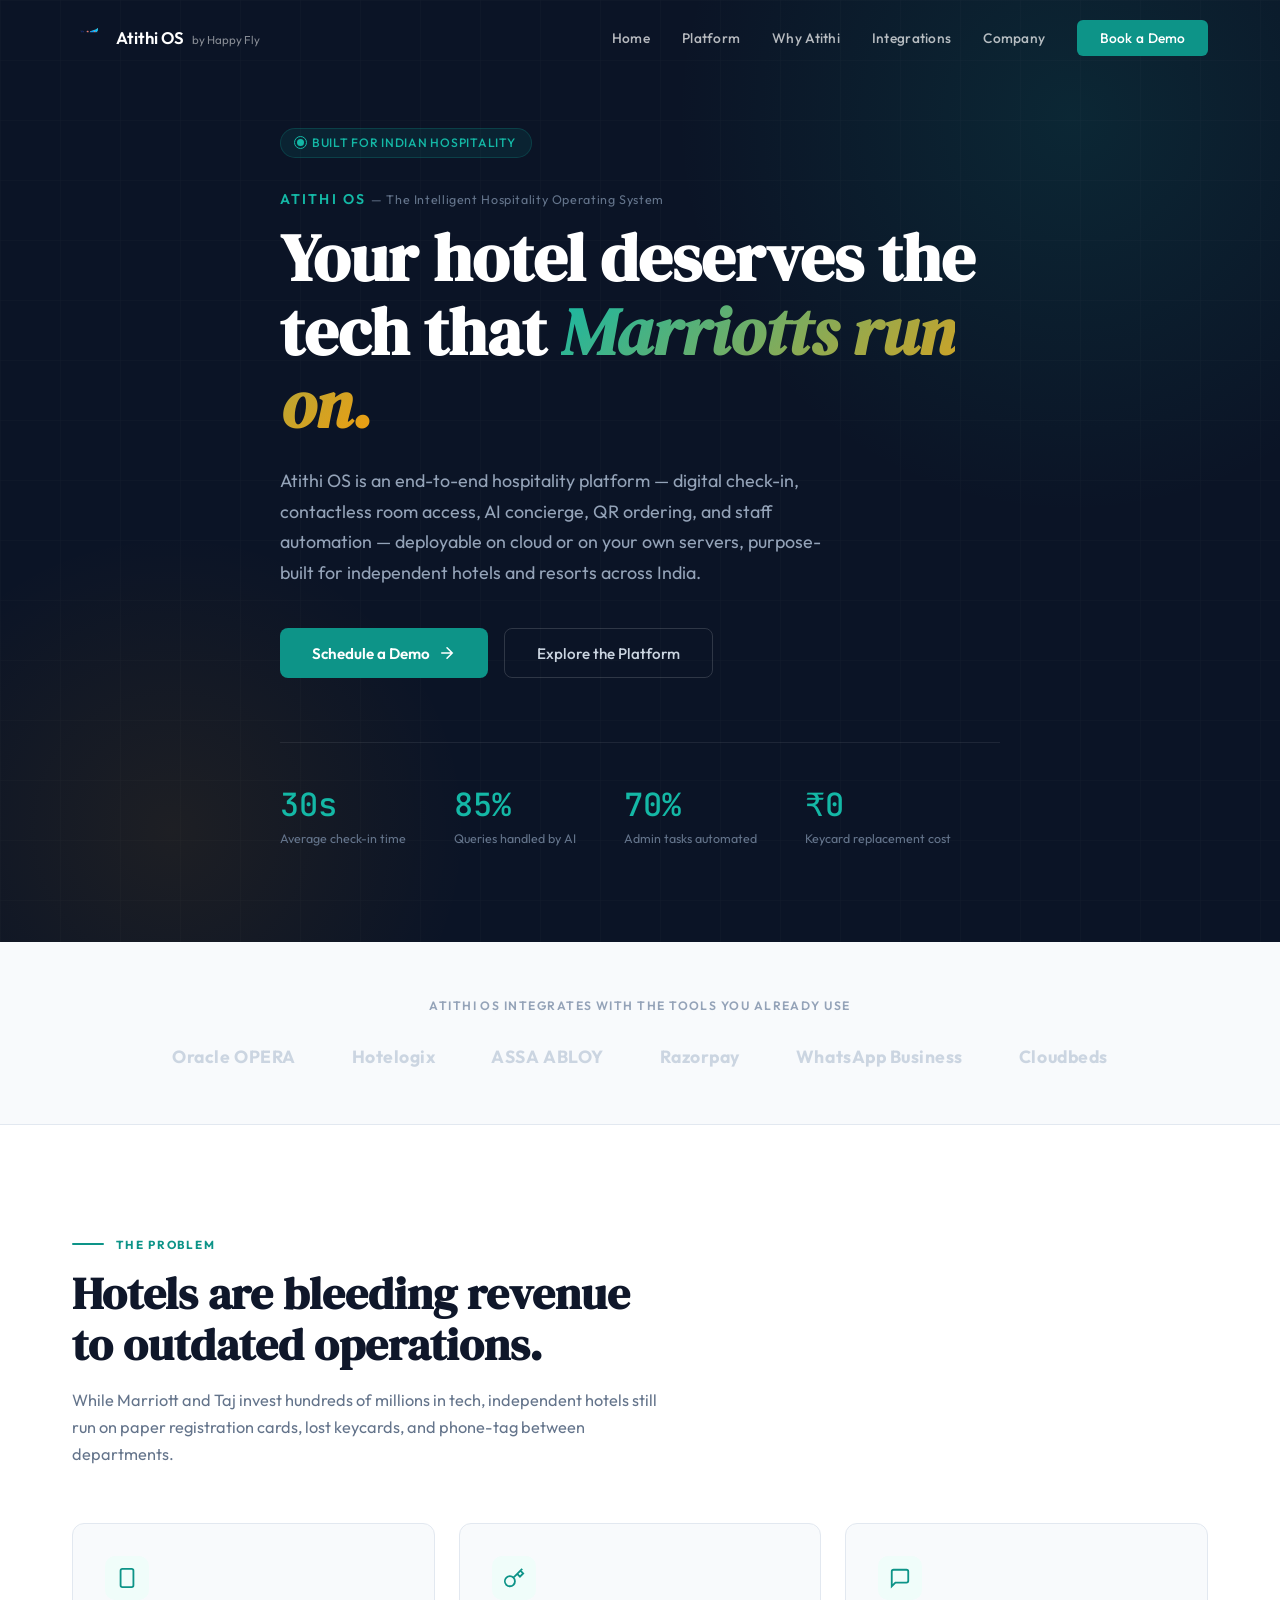
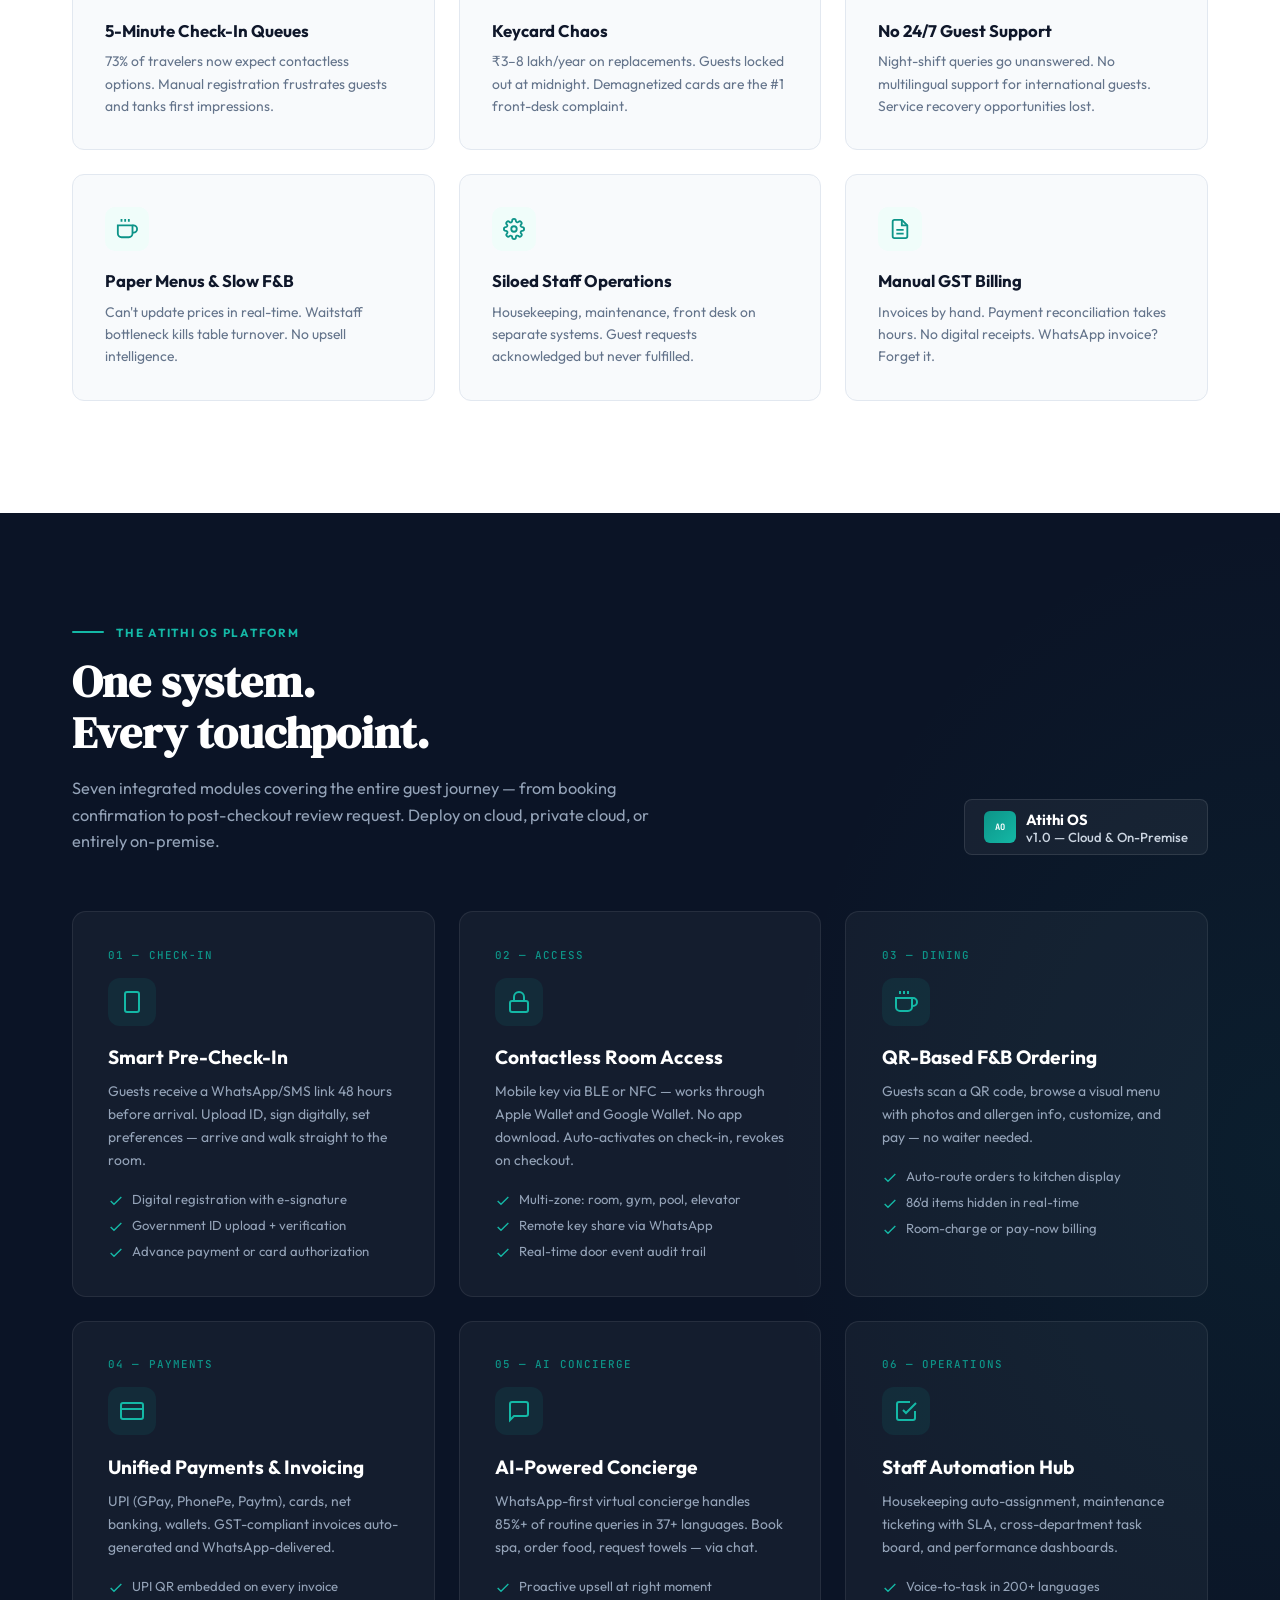
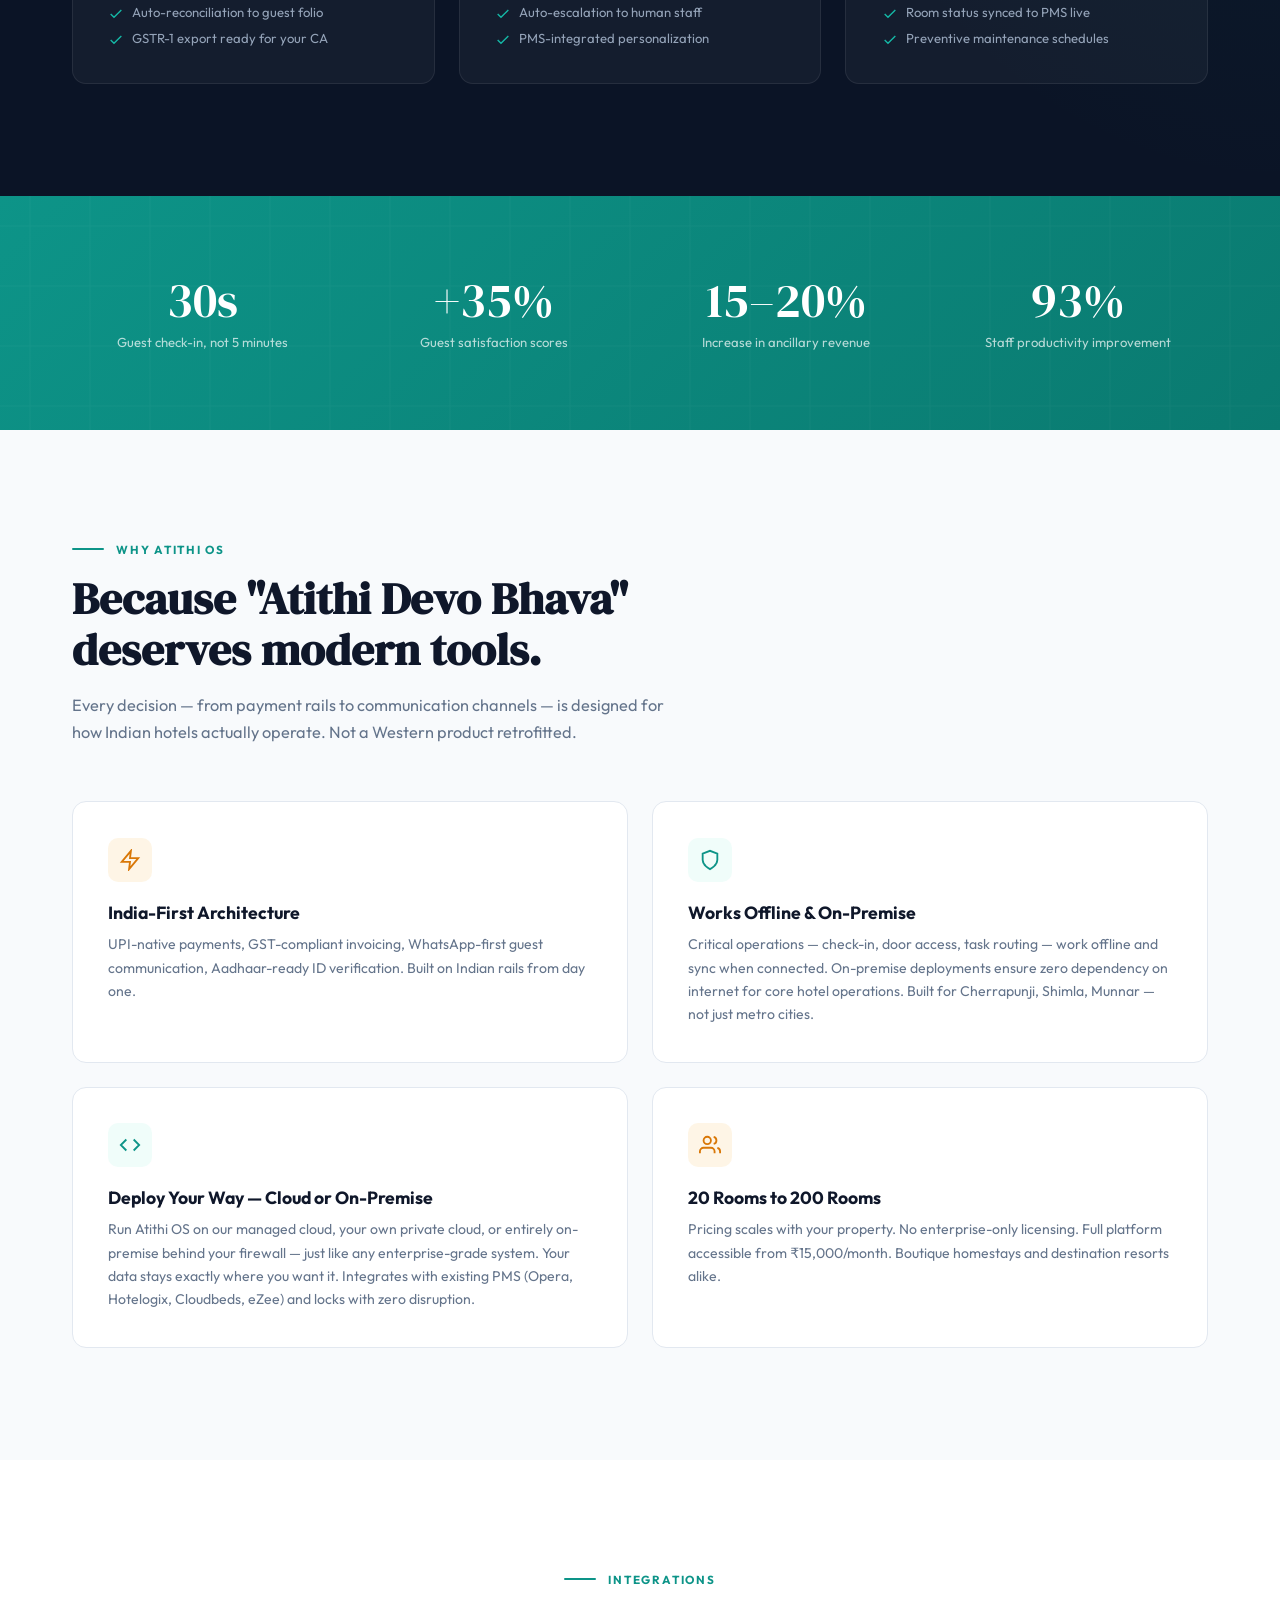
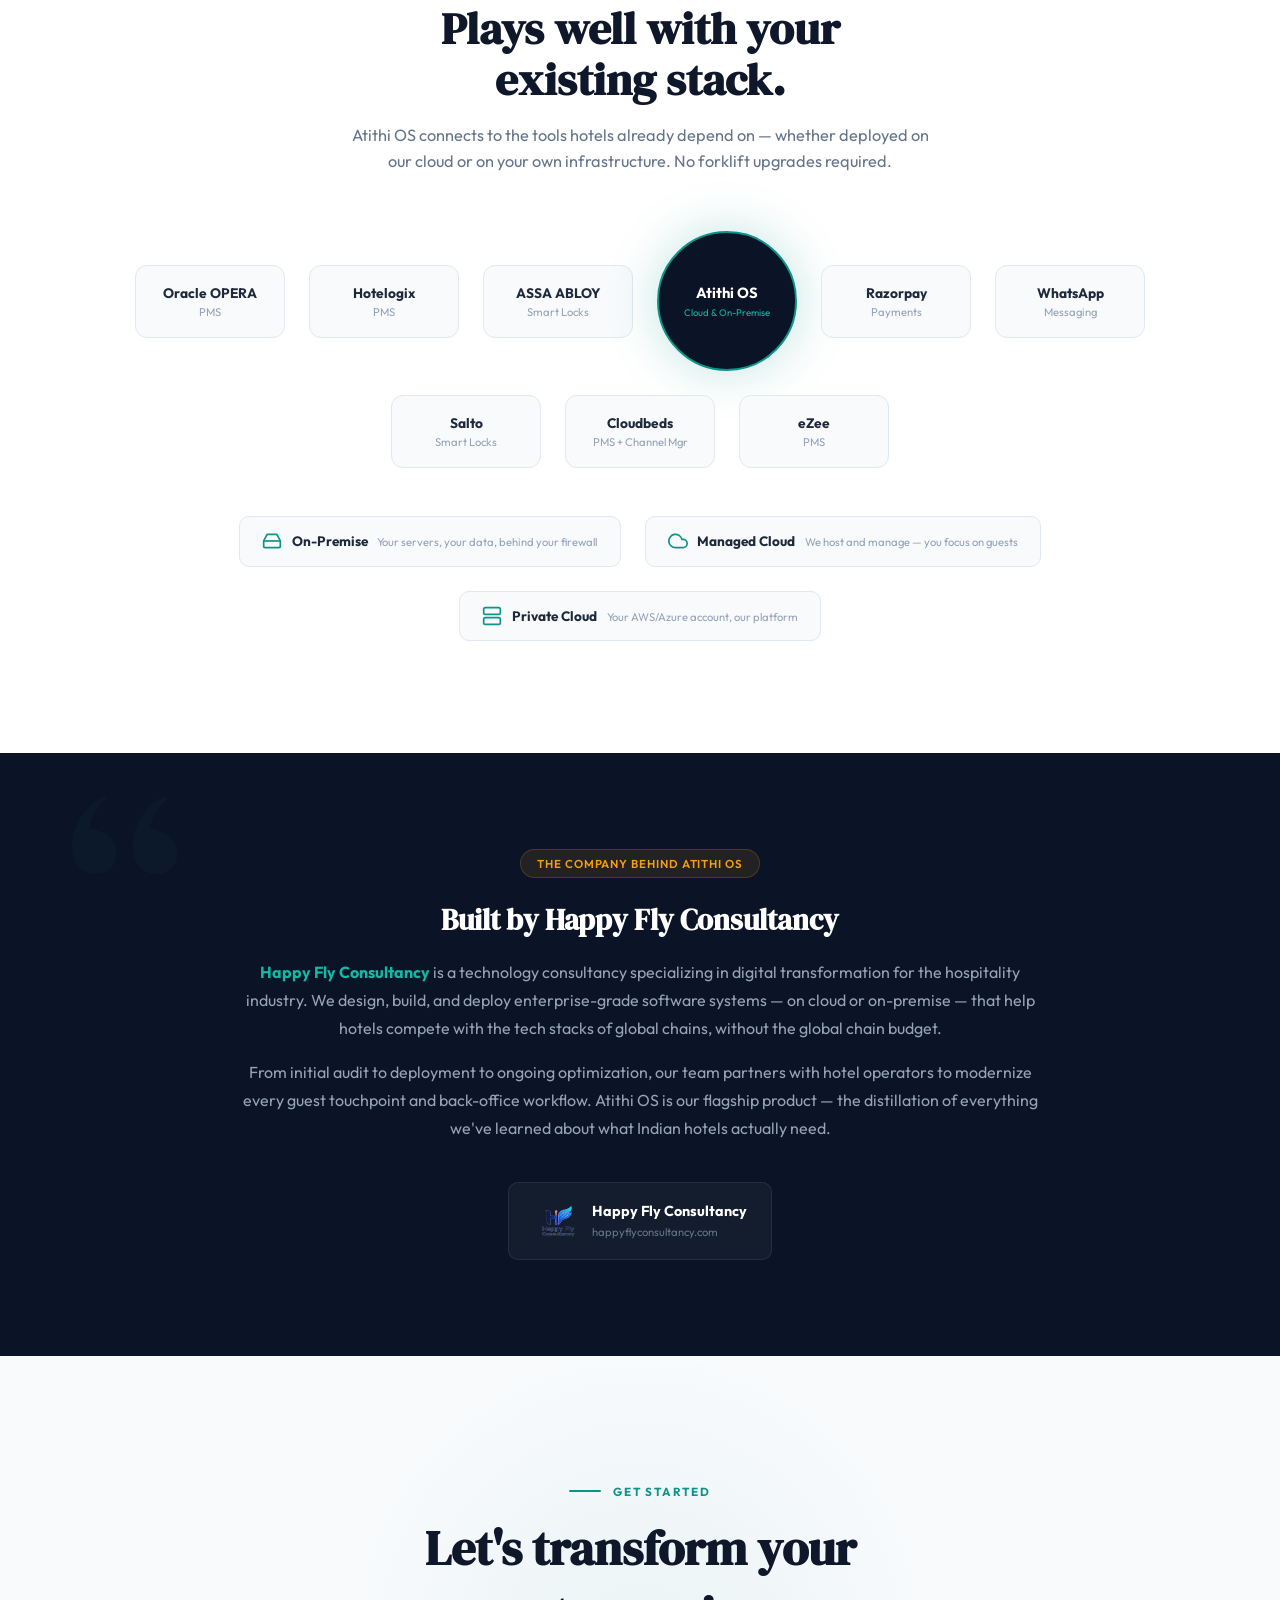
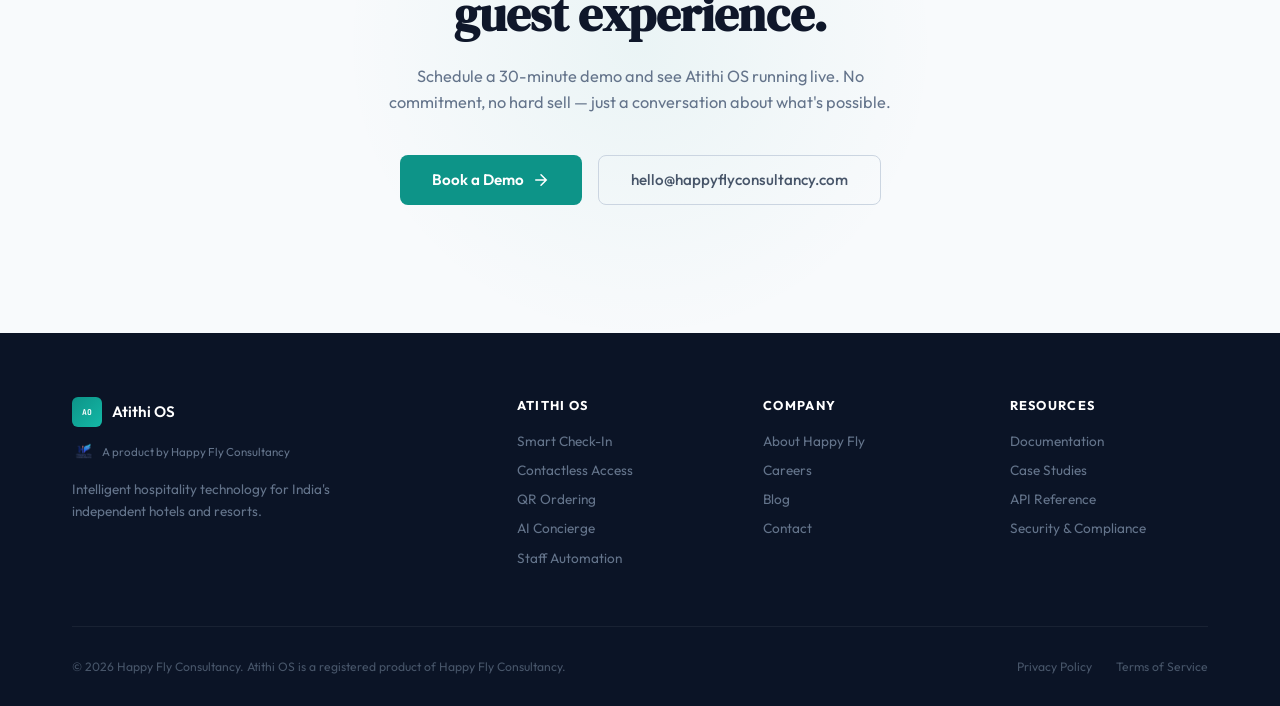
==== athitios/index.html @ 82c5363d "Update project files and add subdirectories" ====
<!DOCTYPE html>
<html lang="en">

<head>
  <meta charset="UTF-8">
  <meta name="viewport" content="width=device-width, initial-scale=1.0">
  <title>Atithi OS — Intelligent Hospitality Operating System | Happy Fly Consultancy</title>
  <meta name="description"
    content="Atithi OS by Happy Fly Consultancy — end-to-end hospitality operating system. Digital check-in, contactless access, AI concierge, QR ordering, and staff automation for Indian hotels.">
  <link rel="preconnect" href="https://fonts.googleapis.com">
  <link rel="preconnect" href="https://fonts.gstatic.com" crossorigin>
  <link
    href="https://fonts.googleapis.com/css2?family=DM+Serif+Display:ital@0;1&family=Outfit:wght@300;400;500;600;700&family=JetBrains+Mono:wght@400;500&display=swap"
    rel="stylesheet">
  <style>
    *,
    *::before,
    *::after {
      margin: 0;
      padding: 0;
      box-sizing: border-box
    }

    :root {
      --navy: #0B1426;
      --deep: #0F1B2D;
      --teal: #0D9488;
      --teal-dark: #0A7A70;
      --mint: #14B8A6;
      --mint-light: #CCFBF1;
      --amber: #F59E0B;
      --amber-dark: #D97706;
      --white: #FFFFFF;
      --cream: #F0FDFA;
      --g50: #F8FAFC;
      --g100: #F1F5F9;
      --g200: #E2E8F0;
      --g300: #CBD5E1;
      --g400: #94A3B8;
      --g500: #64748B;
      --g600: #475569;
      --g700: #334155;
      --g800: #1E293B;
      --g900: #0F172A;
      --serif: 'DM Serif Display', Georgia, serif;
      --sans: 'Outfit', system-ui, sans-serif;
      --mono: 'JetBrains Mono', monospace;
      --ease: cubic-bezier(0.16, 1, 0.3, 1)
    }

    html {
      scroll-behavior: smooth
    }

    body {
      font-family: var(--sans);
      color: var(--g800);
      background: var(--white);
      overflow-x: hidden;
      -webkit-font-smoothing: antialiased
    }

    .container {
      max-width: 1200px;
      margin: 0 auto;
      padding: 0 2rem
    }

    @keyframes fadeUp {
      from {
        opacity: 0;
        transform: translateY(40px)
      }

      to {
        opacity: 1;
        transform: translateY(0)
      }
    }

    @keyframes float {

      0%,
      100% {
        transform: translateY(0)
      }

      50% {
        transform: translateY(-12px)
      }
    }

    @keyframes pulse-ring {
      0% {
        transform: scale(1);
        opacity: .4
      }

      100% {
        transform: scale(1.5);
        opacity: 0
      }
    }

    @keyframes gradient-shift {
      0% {
        background-position: 0% 50%
      }

      50% {
        background-position: 100% 50%
      }

      100% {
        background-position: 0% 50%
      }
    }

    .reveal {
      opacity: 0;
      transform: translateY(40px);
      transition: all .8s var(--ease)
    }

    .reveal.visible {
      opacity: 1;
      transform: translateY(0)
    }

    .reveal-delay-1 {
      transition-delay: .1s
    }

    .reveal-delay-2 {
      transition-delay: .2s
    }

    .reveal-delay-3 {
      transition-delay: .3s
    }

    .reveal-delay-4 {
      transition-delay: .4s
    }

    .reveal-delay-5 {
      transition-delay: .5s
    }

    .reveal-delay-6 {
      transition-delay: .6s
    }

    /* NAV */
    nav {
      position: fixed;
      top: 0;
      left: 0;
      right: 0;
      z-index: 1000;
      padding: 1.25rem 0;
      transition: all .4s var(--ease);
      background: transparent
    }

    nav.scrolled {
      background: rgba(11, 20, 38, .92);
      backdrop-filter: blur(20px);
      -webkit-backdrop-filter: blur(20px);
      padding: .8rem 0;
      box-shadow: 0 1px 40px rgba(0, 0, 0, .15)
    }

    nav .container {
      display: flex;
      align-items: center;
      justify-content: space-between
    }

    .nav-logo {
      display: flex;
      align-items: center;
      gap: .7rem;
      text-decoration: none;
      color: var(--white)
    }

    .nav-logo-icon {
      width: 36px;
      height: 36px;
      background: linear-gradient(135deg, var(--teal), var(--mint));
      border-radius: 8px;
      display: grid;
      place-items: center;
      font-weight: 700;
      font-size: .7rem;
      color: var(--white);
      font-family: var(--mono)
    }

    .nav-logo-text {
      font-weight: 600;
      font-size: 1.05rem
    }

    .nav-logo-text span {
      font-weight: 400;
      color: rgba(255, 255, 255, .5);
      font-size: .72rem;
      margin-left: .3rem
    }

    .nav-links {
      display: flex;
      gap: 2rem;
      align-items: center
    }

    .nav-links a {
      color: rgba(255, 255, 255, .7);
      text-decoration: none;
      font-size: .86rem;
      font-weight: 500;
      letter-spacing: .02em;
      transition: color .3s;
      position: relative
    }

    .nav-links a:hover {
      color: var(--white)
    }

    .nav-links a::after {
      content: '';
      position: absolute;
      bottom: -4px;
      left: 0;
      width: 0;
      height: 2px;
      background: var(--teal);
      transition: width .3s var(--ease)
    }

    .nav-links a:hover::after {
      width: 100%
    }

    .nav-cta {
      background: var(--teal);
      color: var(--white) !important;
      padding: .55rem 1.4rem;
      border-radius: 6px;
      font-weight: 600;
      font-size: .85rem;
      transition: all .3s !important
    }

    .nav-cta::after {
      display: none !important
    }

    .nav-cta:hover {
      background: var(--mint) !important;
      transform: translateY(-1px)
    }

    .mobile-toggle {
      display: none;
      background: none;
      border: none;
      cursor: pointer;
      padding: .5rem
    }

    .nav-logo-img {
      height: 34px;
      width: auto;
      object-fit: contain
    }

    .hf-logo-img {
      height: 50px;
      width: auto;
      object-fit: contain
    }

    .footer-hf-logo {
      height: 24px;
      width: auto;
      object-fit: contain
    }

    .mobile-toggle span {
      display: block;
      width: 22px;
      height: 2px;
      background: var(--white);
      margin: 5px 0;
      border-radius: 2px
    }

    /* HERO */
    .hero {
      min-height: 100vh;
      display: flex;
      align-items: center;
      background: var(--navy);
      position: relative;
      overflow: hidden;
      padding: 8rem 0 6rem
    }

    .hero::before {
      content: '';
      position: absolute;
      top: -30%;
      right: -15%;
      width: 800px;
      height: 800px;
      background: radial-gradient(circle, rgba(13, 148, 136, .15) 0%, transparent 70%);
      border-radius: 50%;
      animation: float 8s ease-in-out infinite
    }

    .hero::after {
      content: '';
      position: absolute;
      bottom: -20%;
      left: -10%;
      width: 600px;
      height: 600px;
      background: radial-gradient(circle, rgba(245, 158, 11, .08) 0%, transparent 70%);
      border-radius: 50%;
      animation: float 10s ease-in-out infinite reverse
    }

    .hero-grid {
      position: absolute;
      inset: 0;
      opacity: .03;
      background-image: linear-gradient(rgba(255, 255, 255, .5) 1px, transparent 1px), linear-gradient(90deg, rgba(255, 255, 255, .5) 1px, transparent 1px);
      background-size: 60px 60px
    }

    .hero .container {
      position: relative;
      z-index: 2
    }

    .hero-content {
      max-width: 720px
    }

    .hero-badge {
      display: inline-flex;
      align-items: center;
      gap: .5rem;
      background: rgba(13, 148, 136, .12);
      border: 1px solid rgba(13, 148, 136, .25);
      padding: .4rem 1rem;
      border-radius: 100px;
      margin-bottom: 2rem;
      animation: fadeUp .8s var(--ease) .2s both
    }

    .hero-badge-dot {
      width: 7px;
      height: 7px;
      border-radius: 50%;
      background: var(--mint);
      position: relative
    }

    .hero-badge-dot::after {
      content: '';
      position: absolute;
      inset: -3px;
      border-radius: 50%;
      border: 1px solid var(--mint);
      animation: pulse-ring 2s infinite
    }

    .hero-badge span {
      font-size: .76rem;
      color: var(--mint);
      font-weight: 500;
      letter-spacing: .06em;
      text-transform: uppercase
    }

    .hero-product-name {
      font-size: .88rem;
      font-weight: 600;
      color: var(--mint);
      letter-spacing: .15em;
      text-transform: uppercase;
      margin-bottom: .8rem;
      animation: fadeUp .8s var(--ease) .3s both
    }

    .hero-product-name em {
      font-style: normal;
      font-weight: 400;
      color: var(--g500);
      letter-spacing: .05em;
      text-transform: none;
      font-size: .78rem
    }

    .hero h1 {
      font-family: var(--serif);
      font-size: clamp(2.8rem, 5.5vw, 4.2rem);
      color: var(--white);
      line-height: 1.1;
      margin-bottom: 1.5rem;
      animation: fadeUp .8s var(--ease) .4s both
    }

    .hero h1 em {
      font-style: italic;
      background: linear-gradient(135deg, var(--mint), var(--amber));
      -webkit-background-clip: text;
      -webkit-text-fill-color: transparent;
      background-clip: text
    }

    .hero-sub {
      font-size: 1.12rem;
      color: var(--g400);
      line-height: 1.7;
      max-width: 560px;
      margin-bottom: 2.5rem;
      animation: fadeUp .8s var(--ease) .55s both
    }

    .hero-actions {
      display: flex;
      gap: 1rem;
      flex-wrap: wrap;
      animation: fadeUp .8s var(--ease) .7s both
    }

    .btn-primary {
      display: inline-flex;
      align-items: center;
      gap: .5rem;
      background: var(--teal);
      color: var(--white);
      padding: .9rem 2rem;
      border-radius: 8px;
      text-decoration: none;
      font-weight: 600;
      font-size: .95rem;
      transition: all .3s var(--ease);
      border: none;
      cursor: pointer
    }

    .btn-primary:hover {
      background: var(--teal-dark);
      transform: translateY(-2px);
      box-shadow: 0 8px 30px rgba(13, 148, 136, .35)
    }

    .btn-primary svg {
      transition: transform .3s
    }

    .btn-primary:hover svg {
      transform: translateX(3px)
    }

    .btn-secondary {
      display: inline-flex;
      align-items: center;
      gap: .5rem;
      background: transparent;
      color: var(--g300);
      padding: .9rem 2rem;
      border-radius: 8px;
      text-decoration: none;
      font-weight: 500;
      font-size: .95rem;
      border: 1px solid rgba(255, 255, 255, .15);
      transition: all .3s
    }

    .btn-secondary:hover {
      border-color: rgba(255, 255, 255, .4);
      color: var(--white);
      background: rgba(255, 255, 255, .05)
    }

    .hero-stats {
      display: flex;
      gap: 3rem;
      margin-top: 4rem;
      padding-top: 2.5rem;
      border-top: 1px solid rgba(255, 255, 255, .08);
      animation: fadeUp .8s var(--ease) .85s both
    }

    .hero-stat-value {
      font-family: var(--mono);
      font-size: 2rem;
      font-weight: 500;
      color: var(--mint)
    }

    .hero-stat-label {
      font-size: .78rem;
      color: var(--g500);
      margin-top: .3rem
    }

    /* TRUST */
    .trust-bar {
      background: var(--g50);
      padding: 3.5rem 0;
      border-bottom: 1px solid var(--g200)
    }

    .trust-bar p {
      text-align: center;
      font-size: .76rem;
      text-transform: uppercase;
      letter-spacing: .12em;
      color: var(--g400);
      font-weight: 600;
      margin-bottom: 2rem
    }

    .trust-logos {
      display: flex;
      justify-content: center;
      align-items: center;
      gap: 3.5rem;
      flex-wrap: wrap
    }

    .trust-logo {
      font-weight: 700;
      font-size: 1.1rem;
      color: var(--g300);
      letter-spacing: .03em;
      white-space: nowrap;
      transition: color .3s
    }

    .trust-logo:hover {
      color: var(--g500)
    }

    /* SECTIONS SHARED */
    .section-eyebrow {
      font-size: .73rem;
      text-transform: uppercase;
      letter-spacing: .15em;
      color: var(--teal);
      font-weight: 700;
      margin-bottom: 1rem;
      display: flex;
      align-items: center;
      gap: .75rem
    }

    .section-eyebrow::before {
      content: '';
      width: 32px;
      height: 2px;
      background: var(--teal);
      border-radius: 2px
    }

    .section-title {
      font-family: var(--serif);
      font-size: clamp(2rem, 3.5vw, 2.8rem);
      color: var(--g900);
      line-height: 1.15;
      margin-bottom: 1rem
    }

    .section-subtitle {
      font-size: 1.02rem;
      color: var(--g500);
      max-width: 600px;
      line-height: 1.65;
      margin-bottom: 3.5rem
    }

    /* PAIN */
    .pain {
      padding: 7rem 0;
      background: var(--white)
    }

    .pain-grid {
      display: grid;
      grid-template-columns: repeat(3, 1fr);
      gap: 1.5rem
    }

    .pain-card {
      background: var(--g50);
      border: 1px solid var(--g200);
      border-radius: 12px;
      padding: 2rem;
      transition: all .4s var(--ease);
      position: relative;
      overflow: hidden
    }

    .pain-card::before {
      content: '';
      position: absolute;
      top: 0;
      left: 0;
      right: 0;
      height: 3px;
      background: linear-gradient(90deg, var(--teal), var(--mint));
      transform: scaleX(0);
      transform-origin: left;
      transition: transform .5s var(--ease)
    }

    .pain-card:hover::before {
      transform: scaleX(1)
    }

    .pain-card:hover {
      transform: translateY(-4px);
      box-shadow: 0 12px 40px rgba(0, 0, 0, .06);
      border-color: transparent
    }

    .pain-icon {
      width: 44px;
      height: 44px;
      border-radius: 10px;
      background: var(--cream);
      display: grid;
      place-items: center;
      margin-bottom: 1.2rem
    }

    .pain-icon svg {
      width: 22px;
      height: 22px;
      color: var(--teal)
    }

    .pain-card h3 {
      font-weight: 700;
      font-size: 1.05rem;
      margin-bottom: .6rem;
      color: var(--g900)
    }

    .pain-card p {
      font-size: .87rem;
      color: var(--g500);
      line-height: 1.6
    }

    /* PLATFORM */
    .platform {
      padding: 7rem 0;
      background: var(--navy);
      position: relative;
      overflow: hidden
    }

    .platform::before {
      content: '';
      position: absolute;
      top: 0;
      right: 0;
      width: 40%;
      height: 100%;
      background: radial-gradient(ellipse at right, rgba(13, 148, 136, .08) 0%, transparent 70%)
    }

    .platform .section-eyebrow {
      color: var(--mint)
    }

    .platform .section-eyebrow::before {
      background: var(--mint)
    }

    .platform .section-title {
      color: var(--white)
    }

    .platform .section-subtitle {
      color: var(--g400)
    }

    .platform-header-row {
      display: flex;
      align-items: flex-end;
      justify-content: space-between;
      flex-wrap: wrap;
      gap: 1rem;
      margin-bottom: 3.5rem
    }

    .platform-product-badge {
      display: inline-flex;
      align-items: center;
      gap: .6rem;
      background: rgba(255, 255, 255, .05);
      border: 1px solid rgba(255, 255, 255, .1);
      border-radius: 8px;
      padding: .6rem 1.2rem
    }

    .badge-icon {
      width: 32px;
      height: 32px;
      border-radius: 6px;
      background: linear-gradient(135deg, var(--teal), var(--mint));
      display: grid;
      place-items: center;
      font-family: var(--mono);
      font-size: .55rem;
      font-weight: 700;
      color: var(--white)
    }

    .badge-text {
      font-size: .82rem;
      color: var(--g300);
      font-weight: 500
    }

    .badge-text strong {
      color: var(--white);
      font-weight: 700;
      display: block;
      font-size: .92rem
    }

    .modules-grid {
      display: grid;
      grid-template-columns: repeat(auto-fit, minmax(320px, 1fr));
      gap: 1.5rem;
      position: relative;
      z-index: 2
    }

    .module-card {
      background: rgba(255, 255, 255, .04);
      border: 1px solid rgba(255, 255, 255, .08);
      border-radius: 14px;
      padding: 2.2rem;
      transition: all .5s var(--ease);
      position: relative;
      overflow: hidden
    }

    .module-card::after {
      content: '';
      position: absolute;
      inset: 0;
      border-radius: 14px;
      background: linear-gradient(135deg, rgba(13, 148, 136, .1), transparent 60%);
      opacity: 0;
      transition: opacity .5s
    }

    .module-card:hover {
      border-color: rgba(13, 148, 136, .3);
      transform: translateY(-4px)
    }

    .module-card:hover::after {
      opacity: 1
    }

    .module-card>* {
      position: relative;
      z-index: 2
    }

    .module-number {
      font-family: var(--mono);
      font-size: .68rem;
      color: var(--teal);
      letter-spacing: .1em;
      margin-bottom: 1rem;
      font-weight: 500
    }

    .module-icon {
      width: 48px;
      height: 48px;
      border-radius: 12px;
      background: rgba(13, 148, 136, .12);
      display: grid;
      place-items: center;
      margin-bottom: 1.2rem
    }

    .module-icon svg {
      width: 24px;
      height: 24px;
      color: var(--mint)
    }

    .module-card h3 {
      color: var(--white);
      font-weight: 700;
      font-size: 1.2rem;
      margin-bottom: .7rem
    }

    .module-card p {
      color: var(--g400);
      font-size: .87rem;
      line-height: 1.65;
      margin-bottom: 1.2rem
    }

    .module-features {
      list-style: none;
      display: flex;
      flex-direction: column;
      gap: .5rem
    }

    .module-features li {
      display: flex;
      align-items: flex-start;
      gap: .5rem;
      font-size: .82rem;
      color: var(--g400)
    }

    .module-features li svg {
      width: 16px;
      height: 16px;
      color: var(--mint);
      flex-shrink: 0;
      margin-top: 2px
    }

    /* STATS */
    .stats-section {
      padding: 5rem 0;
      background: linear-gradient(135deg, var(--teal), #0A7A70, #065F56);
      background-size: 200% 200%;
      animation: gradient-shift 6s ease infinite;
      position: relative
    }

    .stats-section::before {
      content: '';
      position: absolute;
      inset: 0;
      background: url("data:image/svg+xml,%3Csvg width='60' height='60' xmlns='http://www.w3.org/2000/svg'%3E%3Cpath d='M30 0v60M0 30h60' stroke='%23ffffff' stroke-width='0.5' opacity='0.05'/%3E%3C/svg%3E")
    }

    .stats-grid {
      display: grid;
      grid-template-columns: repeat(4, 1fr);
      gap: 2rem;
      position: relative;
      z-index: 2;
      text-align: center
    }

    .stat-value {
      font-family: var(--serif);
      font-size: clamp(2.2rem, 4vw, 3rem);
      color: var(--white);
      line-height: 1
    }

    .stat-label {
      font-size: .82rem;
      color: rgba(255, 255, 255, .7);
      margin-top: .6rem
    }

    /* WHY US */
    .why-us {
      padding: 7rem 0;
      background: var(--g50)
    }

    .why-grid {
      display: grid;
      grid-template-columns: repeat(2, 1fr);
      gap: 1.5rem
    }

    .why-card {
      background: var(--white);
      border: 1px solid var(--g200);
      border-radius: 14px;
      padding: 2.2rem;
      transition: all .4s var(--ease)
    }

    .why-card:hover {
      border-color: var(--teal);
      box-shadow: 0 8px 30px rgba(13, 148, 136, .08);
      transform: translateY(-3px)
    }

    .why-card-icon {
      width: 44px;
      height: 44px;
      border-radius: 10px;
      margin-bottom: 1.2rem;
      display: grid;
      place-items: center
    }

    .why-card-icon.amber {
      background: rgba(245, 158, 11, .1)
    }

    .why-card-icon.amber svg {
      color: var(--amber-dark)
    }

    .why-card-icon.teal {
      background: var(--cream)
    }

    .why-card-icon.teal svg {
      color: var(--teal)
    }

    .why-card h3 {
      font-weight: 700;
      font-size: 1.1rem;
      margin-bottom: .6rem;
      color: var(--g900)
    }

    .why-card p {
      font-size: .88rem;
      color: var(--g500);
      line-height: 1.65
    }

    /* INTEGRATIONS */
    .integrations {
      padding: 7rem 0;
      background: var(--white)
    }

    .integration-visual {
      display: flex;
      justify-content: center;
      align-items: center;
      gap: 1.5rem;
      flex-wrap: wrap;
      margin-top: 3rem
    }

    .int-node {
      background: var(--g50);
      border: 1px solid var(--g200);
      border-radius: 12px;
      padding: 1.1rem 1.6rem;
      text-align: center;
      transition: all .3s var(--ease);
      min-width: 150px
    }

    .int-node:hover {
      border-color: var(--teal);
      background: var(--cream);
      transform: scale(1.04)
    }

    .int-node-name {
      font-weight: 700;
      font-size: .86rem;
      color: var(--g800)
    }

    .int-node-sub {
      font-size: .7rem;
      color: var(--g400);
      margin-top: .2rem
    }

    .int-center {
      background: var(--navy);
      color: var(--white);
      border: 2px solid var(--teal);
      border-radius: 50%;
      width: 140px;
      height: 140px;
      display: grid;
      place-items: center;
      text-align: center;
      box-shadow: 0 0 50px rgba(13, 148, 136, .25)
    }

    .int-center-text {
      font-weight: 700;
      font-size: .92rem;
      line-height: 1.2
    }

    .int-center-text small {
      display: block;
      font-weight: 400;
      font-size: .6rem;
      color: var(--mint);
      margin-top: .3rem
    }

    .deploy-modes {
      display: flex;
      justify-content: center;
      gap: 1.5rem;
      margin-top: 3rem;
      flex-wrap: wrap
    }

    .deploy-mode {
      display: flex;
      align-items: center;
      gap: .6rem;
      background: var(--g50);
      border: 1px solid var(--g200);
      border-radius: 10px;
      padding: .9rem 1.4rem;
      transition: all .3s var(--ease);
      min-width: 220px
    }

    .deploy-mode:hover {
      border-color: var(--teal);
      background: var(--cream);
      transform: translateY(-2px);
      box-shadow: 0 6px 20px rgba(13, 148, 136, .08)
    }

    .deploy-mode svg {
      color: var(--teal);
      flex-shrink: 0
    }

    .deploy-mode strong {
      font-size: .85rem;
      color: var(--g800);
      white-space: nowrap
    }

    .deploy-mode span {
      font-size: .7rem;
      color: var(--g400);
      display: block;
      margin-top: .1rem
    }

    /* ABOUT COMPANY */
    .about-company {
      padding: 6rem 0;
      background: var(--navy);
      position: relative;
      overflow: hidden
    }

    .about-company::before {
      content: '\201C';
      position: absolute;
      top: .5rem;
      left: 5%;
      font-family: var(--serif);
      font-size: 18rem;
      color: rgba(13, 148, 136, .04);
      line-height: 1
    }

    .about-inner {
      max-width: 800px;
      margin: 0 auto;
      text-align: center;
      position: relative;
      z-index: 2
    }

    .about-company-badge {
      display: inline-flex;
      align-items: center;
      gap: .5rem;
      background: rgba(245, 158, 11, .1);
      border: 1px solid rgba(245, 158, 11, .2);
      border-radius: 100px;
      padding: .35rem 1rem;
      margin-bottom: 1.5rem
    }

    .about-company-badge span {
      font-size: .72rem;
      color: var(--amber);
      font-weight: 600;
      letter-spacing: .08em;
      text-transform: uppercase
    }

    .about-inner h2 {
      font-family: var(--serif);
      font-size: 1.8rem;
      color: var(--white);
      margin-bottom: 1.2rem;
      line-height: 1.3
    }

    .about-inner p {
      font-size: 1rem;
      color: var(--g400);
      line-height: 1.75;
      margin-bottom: 1rem
    }

    .about-inner p strong {
      color: var(--mint)
    }

    .about-hf-logo {
      display: inline-flex;
      align-items: center;
      gap: .6rem;
      margin-top: 1.5rem;
      padding: .8rem 1.5rem;
      background: rgba(255, 255, 255, .04);
      border: 1px solid rgba(255, 255, 255, .08);
      border-radius: 10px
    }

    .hf-mark {
      width: 34px;
      height: 34px;
      background: linear-gradient(135deg, var(--amber), var(--amber-dark));
      border-radius: 7px;
      display: grid;
      place-items: center;
      font-family: var(--mono);
      font-size: .65rem;
      font-weight: 700;
      color: var(--white)
    }

    .hf-text {
      text-align: left
    }

    .hf-text strong {
      display: block;
      color: var(--white);
      font-size: .9rem;
      font-weight: 700
    }

    .hf-text span {
      font-size: .7rem;
      color: var(--g500)
    }

    /* CTA */
    .cta {
      padding: 8rem 0;
      background: var(--g50);
      text-align: center;
      position: relative;
      overflow: hidden
    }

    .cta::before {
      content: '';
      position: absolute;
      top: 50%;
      left: 50%;
      width: 600px;
      height: 600px;
      transform: translate(-50%, -50%);
      background: radial-gradient(circle, rgba(13, 148, 136, .06), transparent 70%);
      border-radius: 50%
    }

    .cta .container {
      position: relative;
      z-index: 2
    }

    .cta h2 {
      font-family: var(--serif);
      font-size: clamp(2rem, 4vw, 3rem);
      color: var(--g900);
      margin-bottom: 1rem
    }

    .cta p {
      font-size: 1.02rem;
      color: var(--g500);
      margin-bottom: 2.5rem;
      max-width: 520px;
      margin-inline: auto;
      line-height: 1.6
    }

    .cta-actions {
      display: flex;
      gap: 1rem;
      justify-content: center;
      flex-wrap: wrap
    }

    .cta .btn-secondary {
      color: var(--g600);
      border-color: var(--g300)
    }

    .cta .btn-secondary:hover {
      color: var(--g800);
      border-color: var(--g500);
      background: var(--white)
    }

    .cta-note {
      font-size: .78rem;
      color: var(--g400);
      margin-top: 1.5rem;
      display: flex;
      align-items: center;
      justify-content: center;
      gap: .4rem
    }

    .cta-note svg {
      width: 14px;
      height: 14px
    }

    /* FOOTER */
    footer {
      background: var(--navy);
      padding: 4rem 0 2rem;
      color: var(--g400)
    }

    .footer-top {
      display: grid;
      grid-template-columns: 2fr 1fr 1fr 1fr;
      gap: 3rem;
      padding-bottom: 3rem;
      border-bottom: 1px solid rgba(255, 255, 255, .06)
    }

    .footer-brand p {
      font-size: .85rem;
      line-height: 1.6;
      max-width: 280px;
      color: var(--g500);
      margin-top: 1rem
    }

    .dual-logos {
      display: flex;
      flex-direction: column;
      gap: .8rem
    }

    .product-logo {
      display: flex;
      align-items: center;
      gap: .6rem;
      text-decoration: none;
      color: var(--white)
    }

    .p-icon {
      width: 30px;
      height: 30px;
      border-radius: 6px;
      background: linear-gradient(135deg, var(--teal), var(--mint));
      display: grid;
      place-items: center;
      font-family: var(--mono);
      font-size: .5rem;
      font-weight: 700;
      color: var(--white)
    }

    .p-text {
      font-weight: 600;
      font-size: .95rem;
      color: var(--white)
    }

    .company-line {
      font-size: .72rem;
      color: var(--g500);
      display: flex;
      align-items: center;
      gap: .4rem
    }

    .c-dot {
      width: 4px;
      height: 4px;
      background: var(--amber);
      border-radius: 50%
    }

    .footer-col h4 {
      color: var(--white);
      font-size: .8rem;
      font-weight: 700;
      text-transform: uppercase;
      letter-spacing: .1em;
      margin-bottom: 1.2rem
    }

    .footer-col a {
      display: block;
      color: var(--g500);
      text-decoration: none;
      font-size: .85rem;
      margin-bottom: .7rem;
      transition: color .3s
    }

    .footer-col a:hover {
      color: var(--mint)
    }

    .footer-bottom {
      padding-top: 2rem;
      display: flex;
      justify-content: space-between;
      align-items: center;
      font-size: .76rem;
      color: var(--g600)
    }

    .footer-bottom-links {
      display: flex;
      gap: 1.5rem
    }

    .footer-bottom-links a {
      color: var(--g600);
      text-decoration: none;
      transition: color .3s
    }

    .footer-bottom-links a:hover {
      color: var(--g400)
    }

    /* RESPONSIVE */
    @media(max-width:1024px) {
      .footer-top {
        grid-template-columns: 1fr 1fr;
        gap: 2rem
      }

      .hero-stats {
        gap: 2rem
      }
    }

    @media(max-width:768px) {
      .nav-links {
        display: none
      }

      .mobile-toggle {
        display: block
      }

      .pain-grid {
        grid-template-columns: 1fr
      }

      .modules-grid {
        grid-template-columns: 1fr
      }

      .stats-grid {
        grid-template-columns: repeat(2, 1fr);
        gap: 2rem
      }

      .why-grid {
        grid-template-columns: 1fr
      }

      .hero-stats {
        flex-wrap: wrap;
        gap: 1.5rem
      }

      .footer-top {
        grid-template-columns: 1fr
      }

      .footer-bottom {
        flex-direction: column;
        gap: 1rem;
        text-align: center
      }

      .integration-visual {
        gap: 1rem
      }

      .int-center {
        width: 110px;
        height: 110px
      }

      .platform-header-row {
        flex-direction: column;
        align-items: flex-start
      }

      .deploy-modes {
        flex-direction: column;
        align-items: center
      }

      .deploy-mode {
        min-width: 280px
      }
    }
  </style>
</head>

<body>

  <nav id="nav">
    <div class="container">
      <a href="../" class="nav-logo"><img
          src="[data-uri]"
          alt="Happy Fly Consultancy" class="nav-logo-img"><span class="nav-logo-text">Atithi OS <span>by Happy
            Fly</span></span></a>
      <div class="nav-links">
        <a href="../">Home</a><a href="#platform">Platform</a><a href="#why-us">Why Atithi</a><a href="#integrations">Integrations</a><a
          href="#about">Company</a>
        <a href="#contact" class="nav-cta">Book a Demo</a>
      </div>
      <button class="mobile-toggle" aria-label="Menu"><span></span><span></span><span></span></button>
    </div>
  </nav>

  <section class="hero">
    <div class="hero-grid"></div>
    <div class="container">
      <div class="hero-content">
        <div class="hero-badge">
          <div class="hero-badge-dot"></div><span>Built for Indian Hospitality</span>
        </div>
        <div class="hero-product-name">Atithi OS <em>— The Intelligent Hospitality Operating System</em></div>
        <h1>Your hotel deserves the tech that <em>Marriotts run on.</em></h1>
        <p class="hero-sub">Atithi OS is an end-to-end hospitality platform — digital check-in, contactless room access,
          AI concierge, QR ordering, and staff automation — deployable on cloud or on your own servers, purpose-built
          for independent hotels and resorts across India.</p>
        <div class="hero-actions">
          <a href="#contact" class="btn-primary">Schedule a Demo <svg width="18" height="18" viewBox="0 0 24 24"
              fill="none" stroke="currentColor" stroke-width="2" stroke-linecap="round">
              <path d="M5 12h14M12 5l7 7-7 7" />
            </svg></a>
          <a href="#platform" class="btn-secondary">Explore the Platform</a>
        </div>
        <div class="hero-stats">
          <div>
            <div class="hero-stat-value">30s</div>
            <div class="hero-stat-label">Average check-in time</div>
          </div>
          <div>
            <div class="hero-stat-value">85%</div>
            <div class="hero-stat-label">Queries handled by AI</div>
          </div>
          <div>
            <div class="hero-stat-value">70%</div>
            <div class="hero-stat-label">Admin tasks automated</div>
          </div>
          <div>
            <div class="hero-stat-value">₹0</div>
            <div class="hero-stat-label">Keycard replacement cost</div>
          </div>
        </div>
      </div>
    </div>
  </section>

  <section class="trust-bar">
    <div class="container">
      <p>Atithi OS integrates with the tools you already use</p>
      <div class="trust-logos"><span class="trust-logo">Oracle OPERA</span><span
          class="trust-logo">Hotelogix</span><span class="trust-logo">ASSA ABLOY</span><span
          class="trust-logo">Razorpay</span><span class="trust-logo">WhatsApp Business</span><span
          class="trust-logo">Cloudbeds</span></div>
    </div>
  </section>

  <section class="pain" id="pain">
    <div class="container">
      <div class="section-eyebrow reveal">The Problem</div>
      <h2 class="section-title reveal reveal-delay-1">Hotels are bleeding revenue<br>to outdated operations.</h2>
      <p class="section-subtitle reveal reveal-delay-2">While Marriott and Taj invest hundreds of millions in tech,
        independent hotels still run on paper registration cards, lost keycards, and phone-tag between departments.</p>
      <div class="pain-grid">
        <div class="pain-card reveal reveal-delay-1">
          <div class="pain-icon"><svg viewBox="0 0 24 24" fill="none" stroke="currentColor" stroke-width="2">
              <rect x="5" y="2" width="14" height="20" rx="2" />
              <line x1="12" y1="18" x2="12" y2="18.01" />
            </svg></div>
          <h3>5-Minute Check-In Queues</h3>
          <p>73% of travelers now expect contactless options. Manual registration frustrates guests and tanks first
            impressions.</p>
        </div>
        <div class="pain-card reveal reveal-delay-2">
          <div class="pain-icon"><svg viewBox="0 0 24 24" fill="none" stroke="currentColor" stroke-width="2">
              <path
                d="M21 2l-2 2m-7.61 7.61a5.5 5.5 0 1 1-7.778 7.778 5.5 5.5 0 0 1 7.777-7.777zm0 0L15.5 7.5m0 0l3 3L22 7l-3-3m-3.5 3.5L19 4" />
            </svg></div>
          <h3>Keycard Chaos</h3>
          <p>₹3–8 lakh/year on replacements. Guests locked out at midnight. Demagnetized cards are the #1 front-desk
            complaint.</p>
        </div>
        <div class="pain-card reveal reveal-delay-3">
          <div class="pain-icon"><svg viewBox="0 0 24 24" fill="none" stroke="currentColor" stroke-width="2">
              <path d="M21 15a2 2 0 0 1-2 2H7l-4 4V5a2 2 0 0 1 2-2h14a2 2 0 0 1 2 2z" />
            </svg></div>
          <h3>No 24/7 Guest Support</h3>
          <p>Night-shift queries go unanswered. No multilingual support for international guests. Service recovery
            opportunities lost.</p>
        </div>
        <div class="pain-card reveal reveal-delay-4">
          <div class="pain-icon"><svg viewBox="0 0 24 24" fill="none" stroke="currentColor" stroke-width="2">
              <path d="M18 8h1a4 4 0 0 1 0 8h-1" />
              <path d="M2 8h16v9a4 4 0 0 1-4 4H6a4 4 0 0 1-4-4V8z" />
              <line x1="6" y1="1" x2="6" y2="4" />
              <line x1="10" y1="1" x2="10" y2="4" />
              <line x1="14" y1="1" x2="14" y2="4" />
            </svg></div>
          <h3>Paper Menus & Slow F&B</h3>
          <p>Can't update prices in real-time. Waitstaff bottleneck kills table turnover. No upsell intelligence.</p>
        </div>
        <div class="pain-card reveal reveal-delay-5">
          <div class="pain-icon"><svg viewBox="0 0 24 24" fill="none" stroke="currentColor" stroke-width="2">
              <circle cx="12" cy="12" r="3" />
              <path
                d="M19.4 15a1.65 1.65 0 0 0 .33 1.82l.06.06a2 2 0 0 1-2.83 2.83l-.06-.06a1.65 1.65 0 0 0-1.82-.33 1.65 1.65 0 0 0-1 1.51V21a2 2 0 0 1-4 0v-.09A1.65 1.65 0 0 0 9 19.4a1.65 1.65 0 0 0-1.82.33l-.06.06a2 2 0 0 1-2.83-2.83l.06-.06A1.65 1.65 0 0 0 4.68 15a1.65 1.65 0 0 0-1.51-1H3a2 2 0 0 1 0-4h.09A1.65 1.65 0 0 0 4.6 9a1.65 1.65 0 0 0-.33-1.82l-.06-.06a2 2 0 0 1 2.83-2.83l.06.06A1.65 1.65 0 0 0 9 4.68a1.65 1.65 0 0 0 1-1.51V3a2 2 0 0 1 4 0v.09a1.65 1.65 0 0 0 1 1.51 1.65 1.65 0 0 0 1.82-.33l.06-.06a2 2 0 0 1 2.83 2.83l-.06.06A1.65 1.65 0 0 0 19.4 9a1.65 1.65 0 0 0 1.51 1H21a2 2 0 0 1 0 4h-.09a1.65 1.65 0 0 0-1.51 1z" />
            </svg></div>
          <h3>Siloed Staff Operations</h3>
          <p>Housekeeping, maintenance, front desk on separate systems. Guest requests acknowledged but never fulfilled.
          </p>
        </div>
        <div class="pain-card reveal reveal-delay-6">
          <div class="pain-icon"><svg viewBox="0 0 24 24" fill="none" stroke="currentColor" stroke-width="2">
              <path d="M14 2H6a2 2 0 0 0-2 2v16a2 2 0 0 0 2 2h12a2 2 0 0 0 2-2V8z" />
              <polyline points="14 2 14 8 20 8" />
              <line x1="16" y1="13" x2="8" y2="13" />
              <line x1="16" y1="17" x2="8" y2="17" />
            </svg></div>
          <h3>Manual GST Billing</h3>
          <p>Invoices by hand. Payment reconciliation takes hours. No digital receipts. WhatsApp invoice? Forget it.</p>
        </div>
      </div>
    </div>
  </section>

  <section class="platform" id="platform">
    <div class="container">
      <div class="platform-header-row">
        <div>
          <div class="section-eyebrow reveal">The Atithi OS Platform</div>
          <h2 class="section-title reveal reveal-delay-1">One system.<br>Every touchpoint.</h2>
          <p class="section-subtitle reveal reveal-delay-2" style="margin-bottom:0">Seven integrated modules covering
            the entire guest journey — from booking confirmation to post-checkout review request. Deploy on cloud,
            private cloud, or entirely on-premise.</p>
        </div>
        <div class="platform-product-badge reveal reveal-delay-3">
          <div class="badge-icon">AO</div>
          <div class="badge-text"><strong>Atithi OS</strong>v1.0 — Cloud & On-Premise</div>
        </div>
      </div>
      <div class="modules-grid">
        <div class="module-card reveal reveal-delay-1">
          <div class="module-number">01 — CHECK-IN</div>
          <div class="module-icon"><svg viewBox="0 0 24 24" fill="none" stroke="currentColor" stroke-width="2">
              <rect x="5" y="2" width="14" height="20" rx="2" />
              <line x1="12" y1="18" x2="12" y2="18.01" />
            </svg></div>
          <h3>Smart Pre-Check-In</h3>
          <p>Guests receive a WhatsApp/SMS link 48 hours before arrival. Upload ID, sign digitally, set preferences —
            arrive and walk straight to the room.</p>
          <ul class="module-features">
            <li><svg viewBox="0 0 24 24" fill="none" stroke="currentColor" stroke-width="2">
                <polyline points="20 6 9 17 4 12" />
              </svg>Digital registration with e-signature</li>
            <li><svg viewBox="0 0 24 24" fill="none" stroke="currentColor" stroke-width="2">
                <polyline points="20 6 9 17 4 12" />
              </svg>Government ID upload + verification</li>
            <li><svg viewBox="0 0 24 24" fill="none" stroke="currentColor" stroke-width="2">
                <polyline points="20 6 9 17 4 12" />
              </svg>Advance payment or card authorization</li>
          </ul>
        </div>
        <div class="module-card reveal reveal-delay-2">
          <div class="module-number">02 — ACCESS</div>
          <div class="module-icon"><svg viewBox="0 0 24 24" fill="none" stroke="currentColor" stroke-width="2">
              <rect x="3" y="11" width="18" height="11" rx="2" />
              <path d="M7 11V7a5 5 0 0 1 10 0v4" />
            </svg></div>
          <h3>Contactless Room Access</h3>
          <p>Mobile key via BLE or NFC — works through Apple Wallet and Google Wallet. No app download. Auto-activates
            on check-in, revokes on checkout.</p>
          <ul class="module-features">
            <li><svg viewBox="0 0 24 24" fill="none" stroke="currentColor" stroke-width="2">
                <polyline points="20 6 9 17 4 12" />
              </svg>Multi-zone: room, gym, pool, elevator</li>
            <li><svg viewBox="0 0 24 24" fill="none" stroke="currentColor" stroke-width="2">
                <polyline points="20 6 9 17 4 12" />
              </svg>Remote key share via WhatsApp</li>
            <li><svg viewBox="0 0 24 24" fill="none" stroke="currentColor" stroke-width="2">
                <polyline points="20 6 9 17 4 12" />
              </svg>Real-time door event audit trail</li>
          </ul>
        </div>
        <div class="module-card reveal reveal-delay-3">
          <div class="module-number">03 — DINING</div>
          <div class="module-icon"><svg viewBox="0 0 24 24" fill="none" stroke="currentColor" stroke-width="2">
              <path d="M18 8h1a4 4 0 0 1 0 8h-1" />
              <path d="M2 8h16v9a4 4 0 0 1-4 4H6a4 4 0 0 1-4-4V8z" />
              <line x1="6" y1="1" x2="6" y2="4" />
              <line x1="10" y1="1" x2="10" y2="4" />
              <line x1="14" y1="1" x2="14" y2="4" />
            </svg></div>
          <h3>QR-Based F&B Ordering</h3>
          <p>Guests scan a QR code, browse a visual menu with photos and allergen info, customize, and pay — no waiter
            needed.</p>
          <ul class="module-features">
            <li><svg viewBox="0 0 24 24" fill="none" stroke="currentColor" stroke-width="2">
                <polyline points="20 6 9 17 4 12" />
              </svg>Auto-route orders to kitchen display</li>
            <li><svg viewBox="0 0 24 24" fill="none" stroke="currentColor" stroke-width="2">
                <polyline points="20 6 9 17 4 12" />
              </svg>86'd items hidden in real-time</li>
            <li><svg viewBox="0 0 24 24" fill="none" stroke="currentColor" stroke-width="2">
                <polyline points="20 6 9 17 4 12" />
              </svg>Room-charge or pay-now billing</li>
          </ul>
        </div>
        <div class="module-card reveal reveal-delay-4">
          <div class="module-number">04 — PAYMENTS</div>
          <div class="module-icon"><svg viewBox="0 0 24 24" fill="none" stroke="currentColor" stroke-width="2">
              <rect x="1" y="4" width="22" height="16" rx="2" />
              <line x1="1" y1="10" x2="23" y2="10" />
            </svg></div>
          <h3>Unified Payments & Invoicing</h3>
          <p>UPI (GPay, PhonePe, Paytm), cards, net banking, wallets. GST-compliant invoices auto-generated and
            WhatsApp-delivered.</p>
          <ul class="module-features">
            <li><svg viewBox="0 0 24 24" fill="none" stroke="currentColor" stroke-width="2">
                <polyline points="20 6 9 17 4 12" />
              </svg>UPI QR embedded on every invoice</li>
            <li><svg viewBox="0 0 24 24" fill="none" stroke="currentColor" stroke-width="2">
                <polyline points="20 6 9 17 4 12" />
              </svg>Auto-reconciliation to guest folio</li>
            <li><svg viewBox="0 0 24 24" fill="none" stroke="currentColor" stroke-width="2">
                <polyline points="20 6 9 17 4 12" />
              </svg>GSTR-1 export ready for your CA</li>
          </ul>
        </div>
        <div class="module-card reveal reveal-delay-5">
          <div class="module-number">05 — AI CONCIERGE</div>
          <div class="module-icon"><svg viewBox="0 0 24 24" fill="none" stroke="currentColor" stroke-width="2">
              <path d="M21 15a2 2 0 0 1-2 2H7l-4 4V5a2 2 0 0 1 2-2h14a2 2 0 0 1 2 2z" />
            </svg></div>
          <h3>AI-Powered Concierge</h3>
          <p>WhatsApp-first virtual concierge handles 85%+ of routine queries in 37+ languages. Book spa, order food,
            request towels — via chat.</p>
          <ul class="module-features">
            <li><svg viewBox="0 0 24 24" fill="none" stroke="currentColor" stroke-width="2">
                <polyline points="20 6 9 17 4 12" />
              </svg>Proactive upsell at right moment</li>
            <li><svg viewBox="0 0 24 24" fill="none" stroke="currentColor" stroke-width="2">
                <polyline points="20 6 9 17 4 12" />
              </svg>Auto-escalation to human staff</li>
            <li><svg viewBox="0 0 24 24" fill="none" stroke="currentColor" stroke-width="2">
                <polyline points="20 6 9 17 4 12" />
              </svg>PMS-integrated personalization</li>
          </ul>
        </div>
        <div class="module-card reveal reveal-delay-6">
          <div class="module-number">06 — OPERATIONS</div>
          <div class="module-icon"><svg viewBox="0 0 24 24" fill="none" stroke="currentColor" stroke-width="2">
              <path d="M9 11l3 3L22 4" />
              <path d="M21 12v7a2 2 0 0 1-2 2H5a2 2 0 0 1-2-2V5a2 2 0 0 1 2-2h11" />
            </svg></div>
          <h3>Staff Automation Hub</h3>
          <p>Housekeeping auto-assignment, maintenance ticketing with SLA, cross-department task board, and performance
            dashboards.</p>
          <ul class="module-features">
            <li><svg viewBox="0 0 24 24" fill="none" stroke="currentColor" stroke-width="2">
                <polyline points="20 6 9 17 4 12" />
              </svg>Voice-to-task in 200+ languages</li>
            <li><svg viewBox="0 0 24 24" fill="none" stroke="currentColor" stroke-width="2">
                <polyline points="20 6 9 17 4 12" />
              </svg>Room status synced to PMS live</li>
            <li><svg viewBox="0 0 24 24" fill="none" stroke="currentColor" stroke-width="2">
                <polyline points="20 6 9 17 4 12" />
              </svg>Preventive maintenance schedules</li>
          </ul>
        </div>
      </div>
    </div>
  </section>

  <section class="stats-section">
    <div class="container">
      <div class="stats-grid">
        <div class="stat-item reveal">
          <div class="stat-value">30s</div>
          <div class="stat-label">Guest check-in, not 5 minutes</div>
        </div>
        <div class="stat-item reveal reveal-delay-1">
          <div class="stat-value">+35%</div>
          <div class="stat-label">Guest satisfaction scores</div>
        </div>
        <div class="stat-item reveal reveal-delay-2">
          <div class="stat-value">15–20%</div>
          <div class="stat-label">Increase in ancillary revenue</div>
        </div>
        <div class="stat-item reveal reveal-delay-3">
          <div class="stat-value">93%</div>
          <div class="stat-label">Staff productivity improvement</div>
        </div>
      </div>
    </div>
  </section>

  <section class="why-us" id="why-us">
    <div class="container">
      <div class="section-eyebrow reveal">Why Atithi OS</div>
      <h2 class="section-title reveal reveal-delay-1">Because "Atithi Devo Bhava"<br>deserves modern tools.</h2>
      <p class="section-subtitle reveal reveal-delay-2">Every decision — from payment rails to communication channels —
        is designed for how Indian hotels actually operate. Not a Western product retrofitted.</p>
      <div class="why-grid">
        <div class="why-card reveal reveal-delay-1">
          <div class="why-card-icon amber"><svg width="22" height="22" viewBox="0 0 24 24" fill="none"
              stroke="currentColor" stroke-width="2">
              <polygon points="13 2 3 14 12 14 11 22 21 10 12 10 13 2" />
            </svg></div>
          <h3>India-First Architecture</h3>
          <p>UPI-native payments, GST-compliant invoicing, WhatsApp-first guest communication, Aadhaar-ready ID
            verification. Built on Indian rails from day one.</p>
        </div>
        <div class="why-card reveal reveal-delay-2">
          <div class="why-card-icon teal"><svg width="22" height="22" viewBox="0 0 24 24" fill="none"
              stroke="currentColor" stroke-width="2">
              <path d="M12 22s8-4 8-10V5l-8-3-8 3v7c0 6 8 10 8 10z" />
            </svg></div>
          <h3>Works Offline & On-Premise</h3>
          <p>Critical operations — check-in, door access, task routing — work offline and sync when connected.
            On-premise deployments ensure zero dependency on internet for core hotel operations. Built for Cherrapunji,
            Shimla, Munnar — not just metro cities.</p>
        </div>
        <div class="why-card reveal reveal-delay-3">
          <div class="why-card-icon teal"><svg width="22" height="22" viewBox="0 0 24 24" fill="none"
              stroke="currentColor" stroke-width="2">
              <polyline points="16 18 22 12 16 6" />
              <polyline points="8 6 2 12 8 18" />
            </svg></div>
          <h3>Deploy Your Way — Cloud or On-Premise</h3>
          <p>Run Atithi OS on our managed cloud, your own private cloud, or entirely on-premise behind your firewall —
            just like any enterprise-grade system. Your data stays exactly where you want it. Integrates with existing
            PMS (Opera, Hotelogix, Cloudbeds, eZee) and locks with zero disruption.</p>
        </div>
        <div class="why-card reveal reveal-delay-4">
          <div class="why-card-icon amber"><svg width="22" height="22" viewBox="0 0 24 24" fill="none"
              stroke="currentColor" stroke-width="2">
              <path d="M17 21v-2a4 4 0 0 0-4-4H5a4 4 0 0 0-4 4v2" />
              <circle cx="9" cy="7" r="4" />
              <path d="M23 21v-2a4 4 0 0 0-3-3.87" />
              <path d="M16 3.13a4 4 0 0 1 0 7.75" />
            </svg></div>
          <h3>20 Rooms to 200 Rooms</h3>
          <p>Pricing scales with your property. No enterprise-only licensing. Full platform accessible from
            ₹15,000/month. Boutique homestays and destination resorts alike.</p>
        </div>
      </div>
    </div>
  </section>

  <section class="integrations" id="integrations">
    <div class="container" style="text-align:center">
      <div class="section-eyebrow reveal" style="justify-content:center">Integrations</div>
      <h2 class="section-title reveal reveal-delay-1">Plays well with your<br>existing stack.</h2>
      <p class="section-subtitle reveal reveal-delay-2" style="margin-inline:auto">Atithi OS connects to the tools
        hotels already depend on — whether deployed on our cloud or on your own infrastructure. No forklift upgrades
        required.</p>
      <div class="integration-visual reveal reveal-delay-3">
        <div class="int-node">
          <div class="int-node-name">Oracle OPERA</div>
          <div class="int-node-sub">PMS</div>
        </div>
        <div class="int-node">
          <div class="int-node-name">Hotelogix</div>
          <div class="int-node-sub">PMS</div>
        </div>
        <div class="int-node">
          <div class="int-node-name">ASSA ABLOY</div>
          <div class="int-node-sub">Smart Locks</div>
        </div>
        <div class="int-center">
          <div class="int-center-text">Atithi OS<small>Cloud & On-Premise</small></div>
        </div>
        <div class="int-node">
          <div class="int-node-name">Razorpay</div>
          <div class="int-node-sub">Payments</div>
        </div>
        <div class="int-node">
          <div class="int-node-name">WhatsApp</div>
          <div class="int-node-sub">Messaging</div>
        </div>
        <div class="int-node">
          <div class="int-node-name">Salto</div>
          <div class="int-node-sub">Smart Locks</div>
        </div>
        <div class="int-node">
          <div class="int-node-name">Cloudbeds</div>
          <div class="int-node-sub">PMS + Channel Mgr</div>
        </div>
        <div class="int-node">
          <div class="int-node-name">eZee</div>
          <div class="int-node-sub">PMS</div>
        </div>
      </div>
      <div class="deploy-modes reveal reveal-delay-4">
        <div class="deploy-mode"><svg width="20" height="20" viewBox="0 0 24 24" fill="none" stroke="currentColor"
            stroke-width="2">
            <path d="M22 12H2" />
            <path
              d="M5.45 5.11L2 12v6a2 2 0 0 0 2 2h16a2 2 0 0 0 2-2v-6l-3.45-6.89A2 2 0 0 0 16.76 4H7.24a2 2 0 0 0-1.79 1.11z" />
            <line x1="6" y1="16" x2="6.01" y2="16" />
            <line x1="10" y1="16" x2="10.01" y2="16" />
          </svg><strong>On-Premise</strong><span>Your servers, your data, behind your firewall</span></div>
        <div class="deploy-mode"><svg width="20" height="20" viewBox="0 0 24 24" fill="none" stroke="currentColor"
            stroke-width="2">
            <path d="M18 10h-1.26A8 8 0 1 0 9 20h9a5 5 0 0 0 0-10z" />
          </svg><strong>Managed Cloud</strong><span>We host and manage — you focus on guests</span></div>
        <div class="deploy-mode"><svg width="20" height="20" viewBox="0 0 24 24" fill="none" stroke="currentColor"
            stroke-width="2">
            <rect x="2" y="2" width="20" height="8" rx="2" />
            <rect x="2" y="14" width="20" height="8" rx="2" />
            <line x1="6" y1="6" x2="6.01" y2="6" />
            <line x1="6" y1="18" x2="6.01" y2="18" />
          </svg><strong>Private Cloud</strong><span>Your AWS/Azure account, our platform</span></div>
      </div>
    </div>
  </section>

  <section class="about-company" id="about">
    <div class="container">
      <div class="about-inner reveal">
        <div class="about-company-badge"><span>The Company Behind Atithi OS</span></div>
        <h2>Built by Happy Fly Consultancy</h2>
        <p><strong>Happy Fly Consultancy</strong> is a technology consultancy specializing in digital transformation for
          the hospitality industry. We design, build, and deploy enterprise-grade software systems — on cloud or
          on-premise — that help hotels compete with the tech stacks of global chains, without the global chain budget.
        </p>
        <p>From initial audit to deployment to ongoing optimization, our team partners with hotel operators to modernize
          every guest touchpoint and back-office workflow. Atithi OS is our flagship product — the distillation of
          everything we've learned about what Indian hotels actually need.</p>
        <div class="about-hf-logo"><img
            src="[data-uri]"
            alt="Happy Fly Consultancy" class="hf-logo-img">
          <div class="hf-text"><strong>Happy Fly Consultancy</strong><span>happyflyconsultancy.com</span></div>
        </div>
      </div>
    </div>
  </section>

  <section class="cta" id="contact">
    <div class="container">
      <div class="section-eyebrow reveal" style="justify-content:center">Get Started</div>
      <h2 class="reveal reveal-delay-1">Let's transform your<br>guest experience.</h2>
      <p class="reveal reveal-delay-2">Schedule a 30-minute demo and see Atithi OS running live. No commitment, no hard
        sell — just a conversation about what's possible.</p>
      <div class="cta-actions reveal reveal-delay-3">
        <a href="mailto:hello@happyflyconsultancy.com" class="btn-primary">Book a Demo <svg width="18" height="18"
            viewBox="0 0 24 24" fill="none" stroke="currentColor" stroke-width="2" stroke-linecap="round">
            <path d="M5 12h14M12 5l7 7-7 7" />
          </svg></a>
        <a href="mailto:hello@happyflyconsultancy.com" class="btn-secondary">hello@happyflyconsultancy.com</a>
      </div>

    </div>
  </section>

  <footer>
    <div class="container">
      <div class="footer-top">
        <div class="footer-brand">
          <div class="dual-logos">
            <a href="../" class="product-logo">
              <div class="p-icon">AO</div><span class="p-text">Atithi OS</span>
            </a>
            <div class="company-line"><img
                src="[data-uri]"
                alt="Happy Fly" class="footer-hf-logo"><span>A product by Happy Fly Consultancy</span></div>
          </div>
          <p>Intelligent hospitality technology for India's independent hotels and resorts.</p>
        </div>
        <div class="footer-col">
          <h4>Atithi OS</h4><a href="#platform">Smart Check-In</a><a href="#platform">Contactless Access</a><a
            href="#platform">QR Ordering</a><a href="#platform">AI Concierge</a><a href="#platform">Staff Automation</a>
        </div>
        <div class="footer-col">
          <h4>Company</h4><a href="#about">About Happy Fly</a><a href="#">Careers</a><a href="#">Blog</a><a
            href="#contact">Contact</a>
        </div>
        <div class="footer-col">
          <h4>Resources</h4><a href="#">Documentation</a><a href="#">Case Studies</a><a href="#">API Reference</a><a
            href="#">Security & Compliance</a>
        </div>
      </div>
      <div class="footer-bottom">
        <span>© 2026 Happy Fly Consultancy. Atithi OS is a registered product of Happy Fly Consultancy.</span>
        <div class="footer-bottom-links"><a href="#">Privacy Policy</a><a href="#">Terms of Service</a></div>
      </div>
    </div>
  </footer>

  <script>
    const observer = new IntersectionObserver(e => { e.forEach(t => { if (t.isIntersecting) t.target.classList.add('visible') }) }, { threshold: .1, rootMargin: '0px 0px -40px 0px' });
    document.querySelectorAll('.reveal').forEach(el => observer.observe(el));
    const nav = document.getElementById('nav'); let ticking = false;
    window.addEventListener('scroll', () => { if (!ticking) { window.requestAnimationFrame(() => { nav.classList.toggle('scrolled', window.scrollY > 60); ticking = false }); ticking = true } });
    document.querySelectorAll('a[href^="#"]').forEach(a => { a.addEventListener('click', e => { const t = document.querySelector(a.getAttribute('href')); if (t) { e.preventDefault(); t.scrollIntoView({ behavior: 'smooth', block: 'start' }) } }) });
  </script>
</body>

</html>
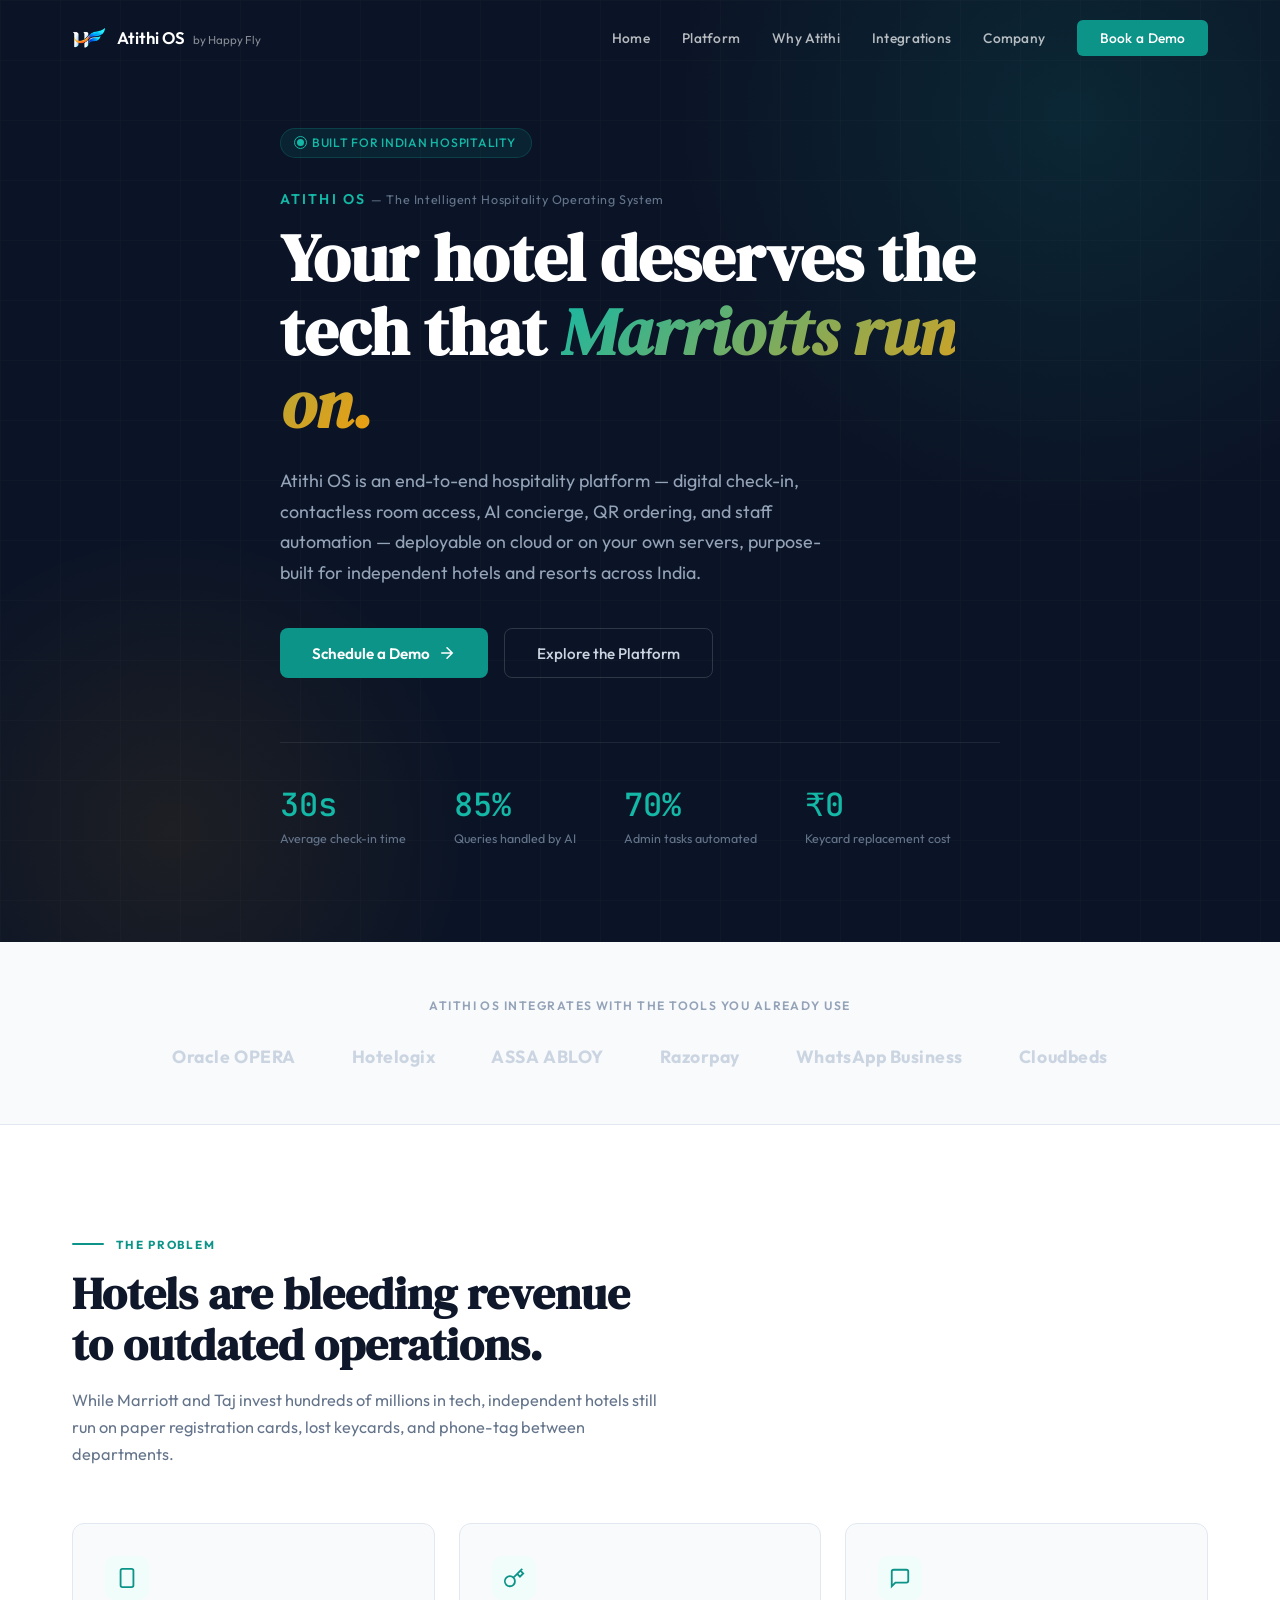
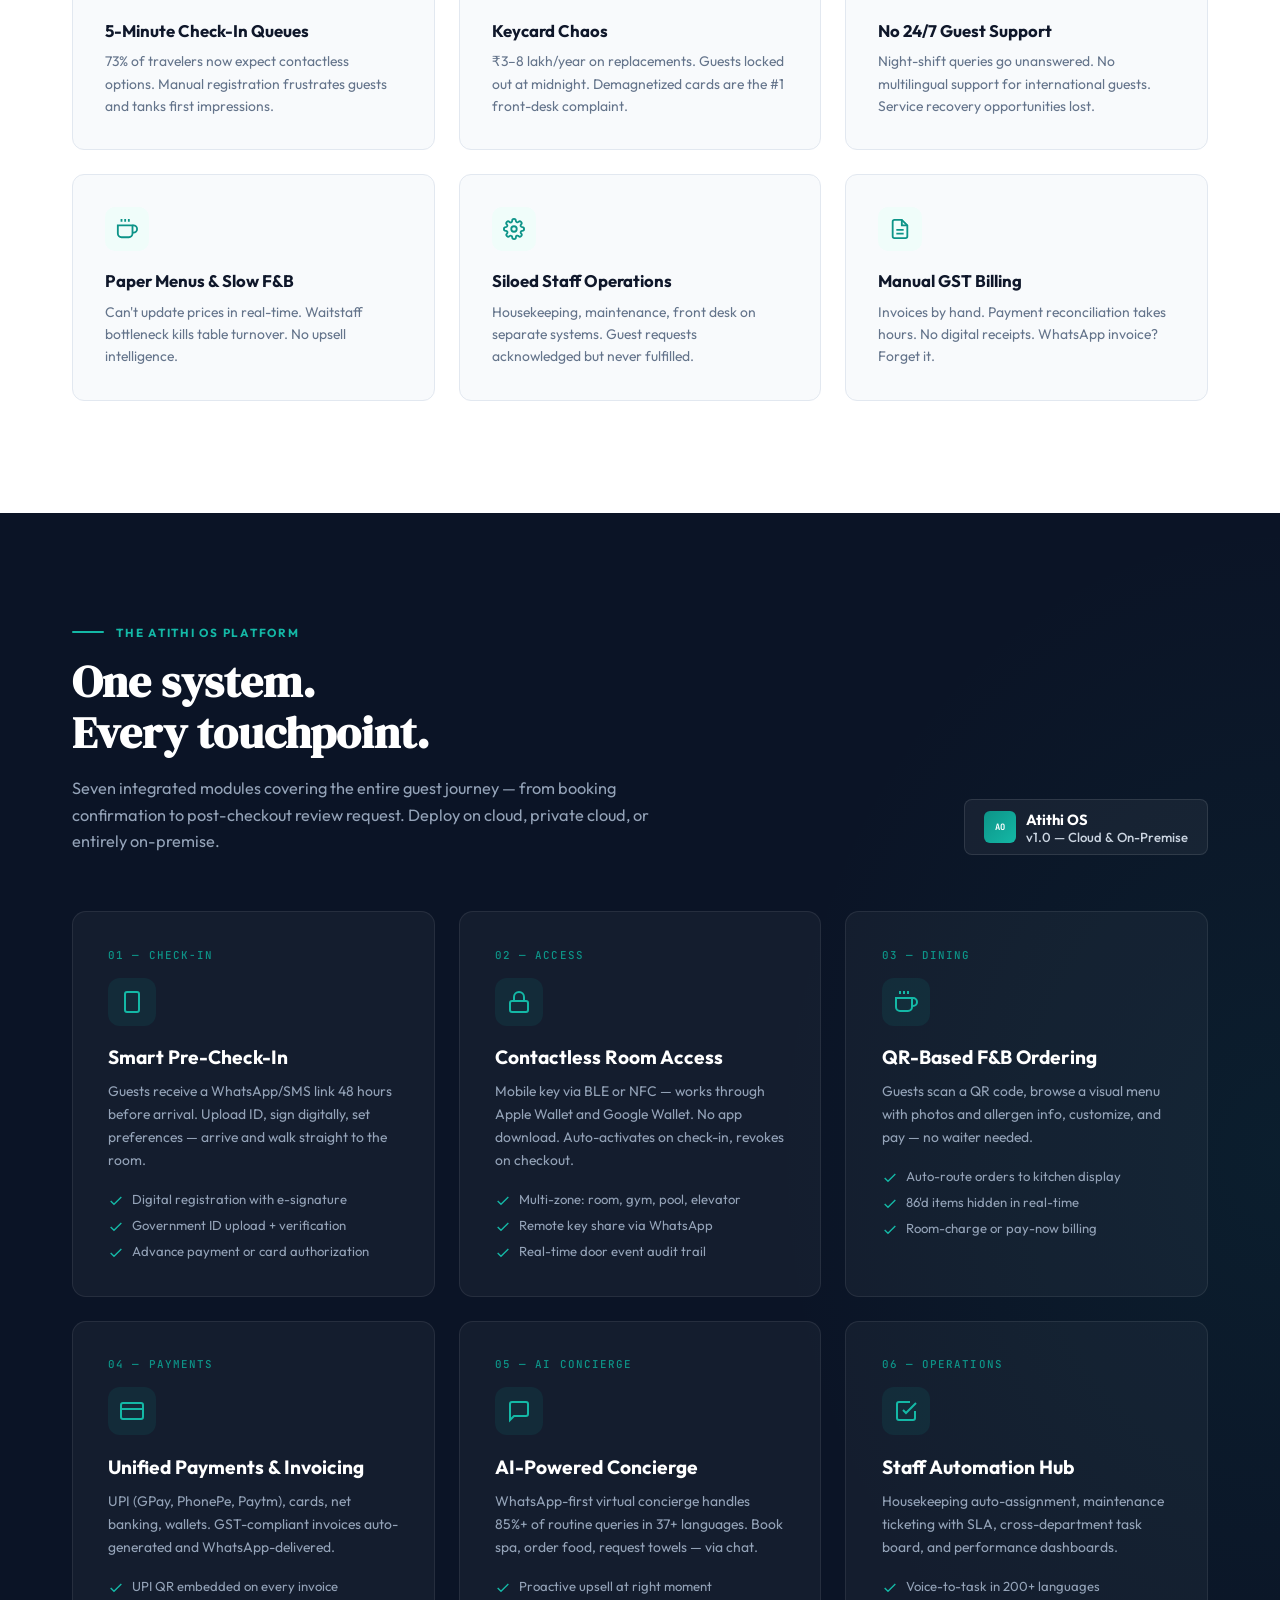
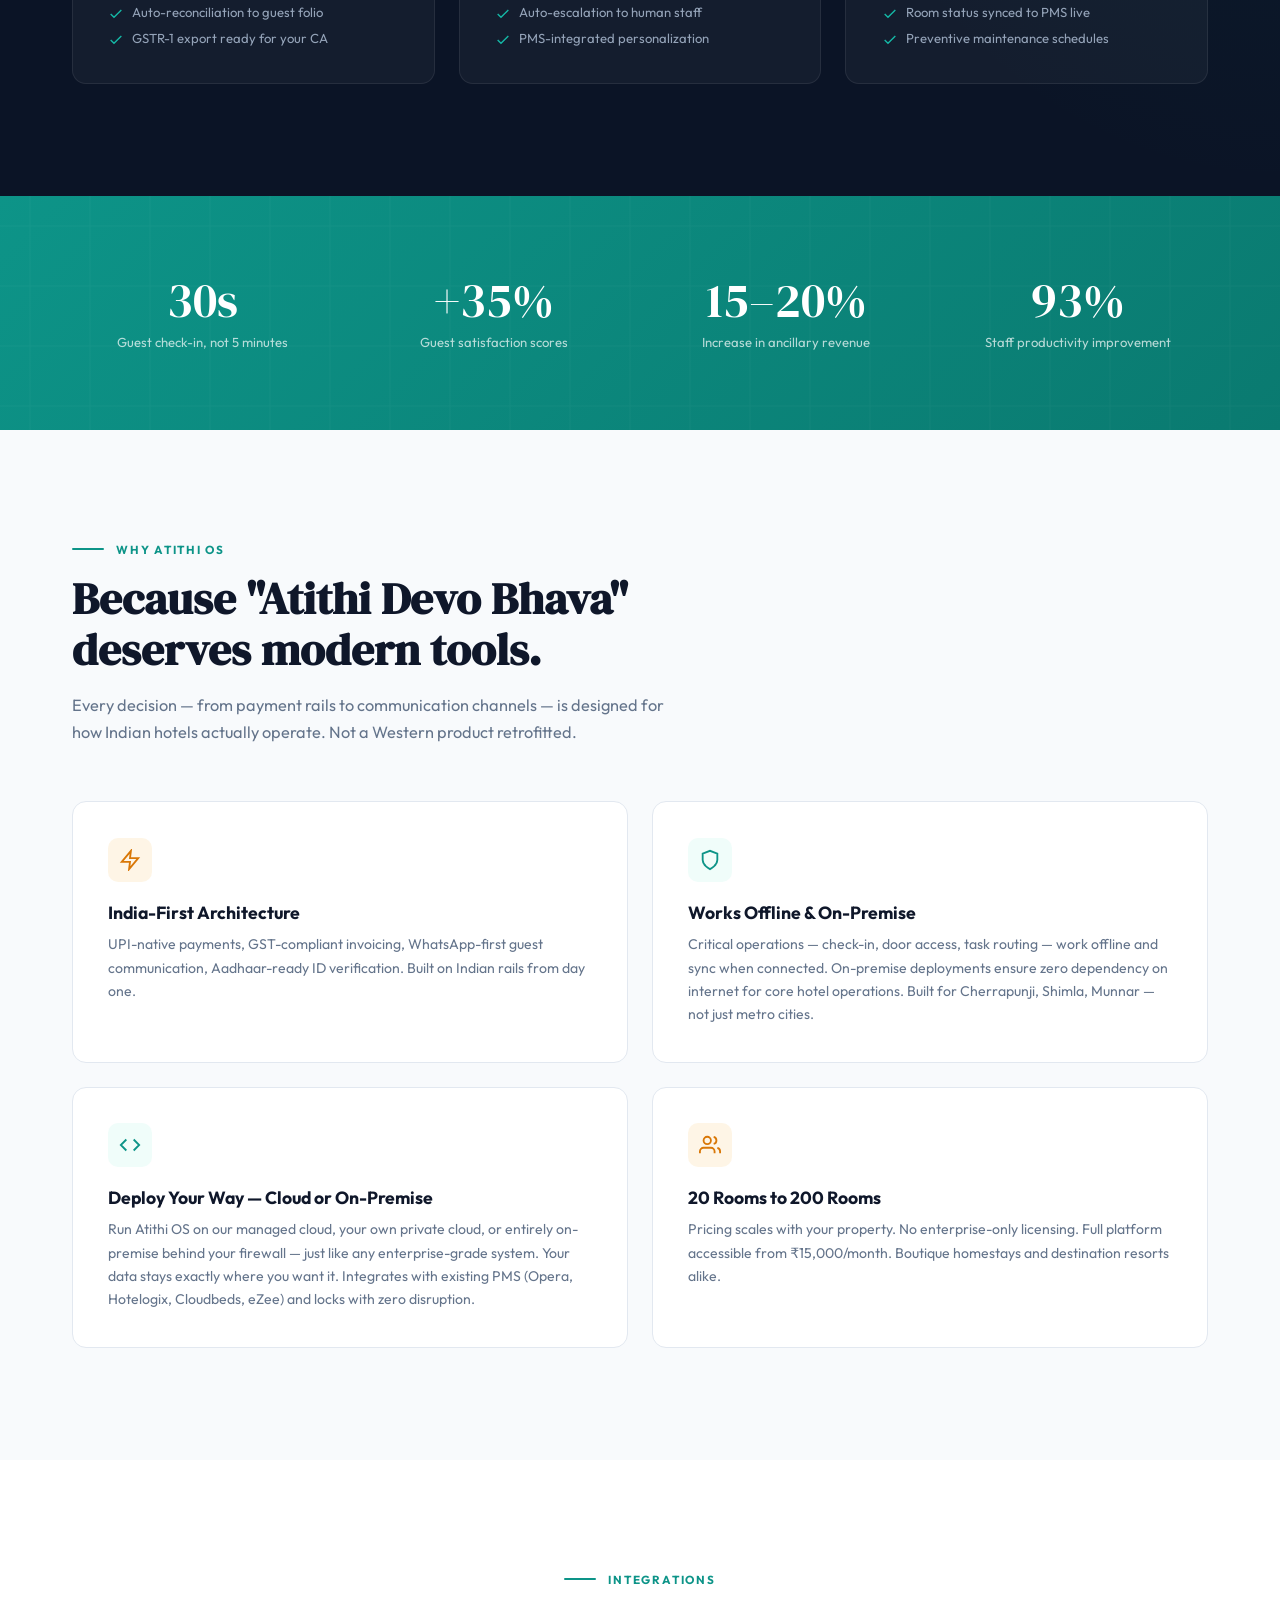
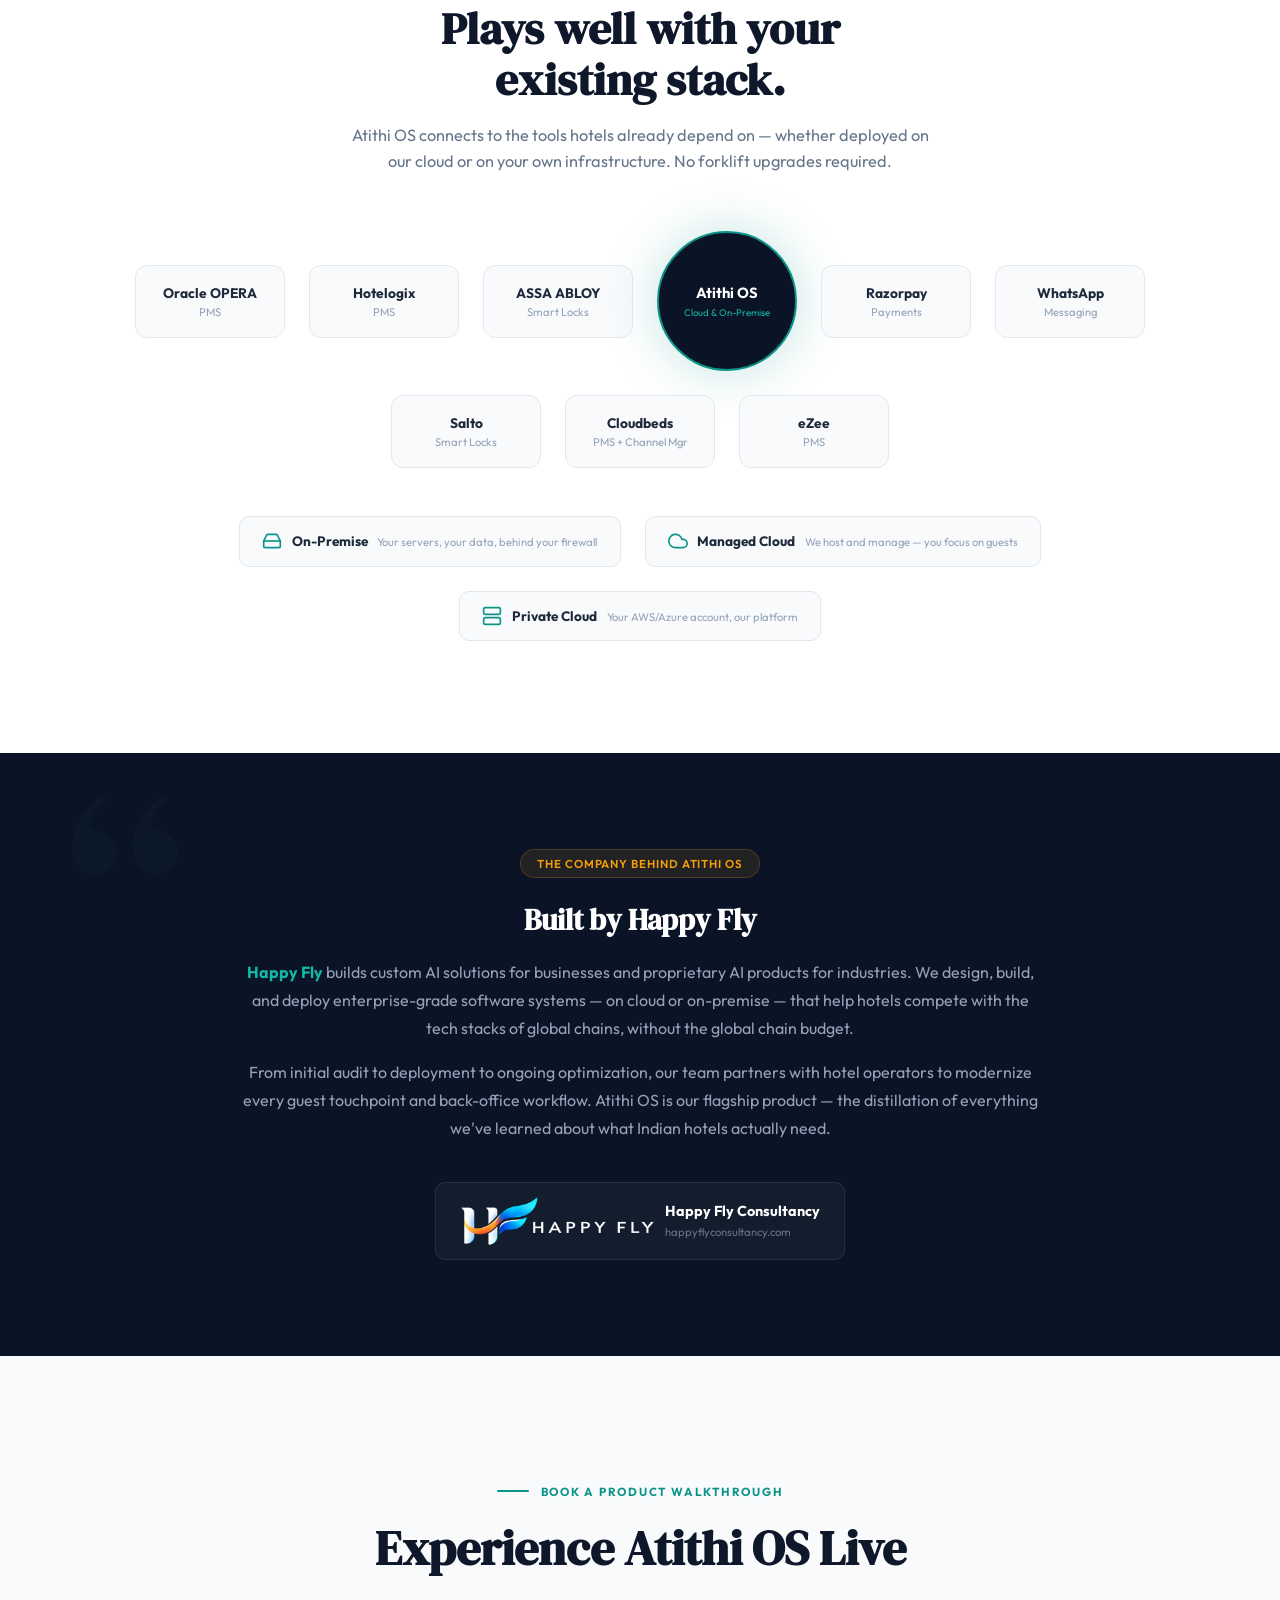
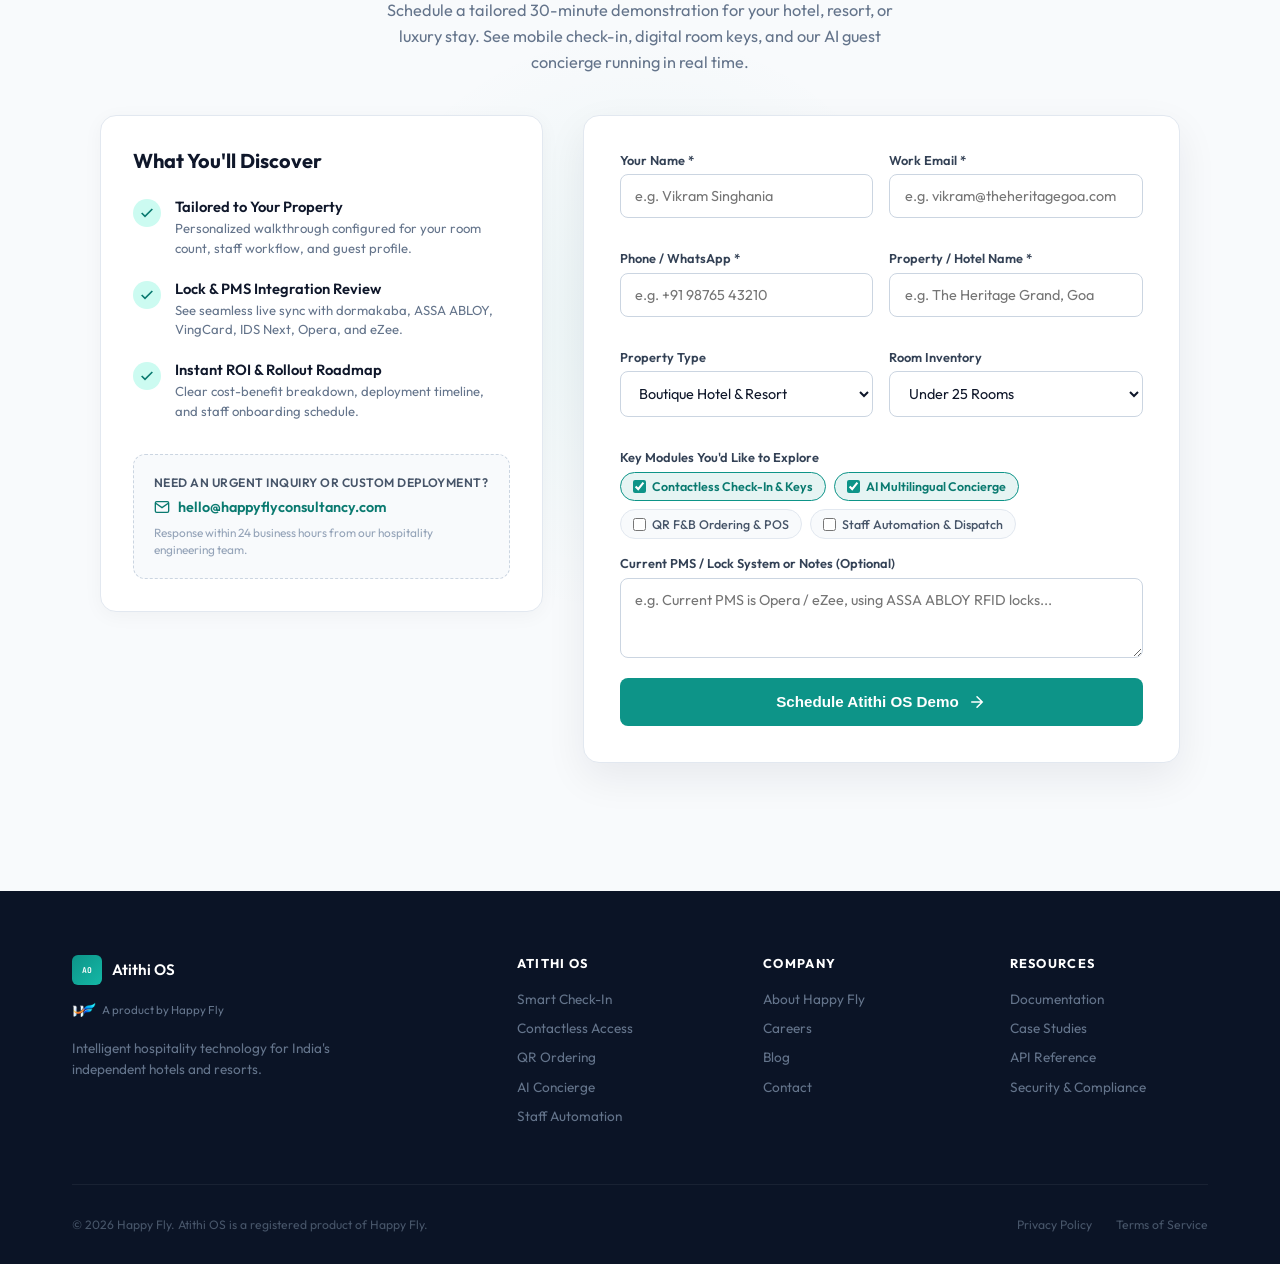
==== commit 393e3ddc: "feat: integrate Google Sheets contact form and update website branding" ====
--- a/athitios/index.html
+++ b/athitios/index.html
@@ -7,6 +7,19 @@
   <title>Atithi OS — Intelligent Hospitality Operating System | Happy Fly Consultancy</title>
   <meta name="description"
     content="Atithi OS by Happy Fly Consultancy — end-to-end hospitality operating system. Digital check-in, contactless access, AI concierge, QR ordering, and staff automation for Indian hotels.">
+  <meta property="og:title" content="Atithi OS — Intelligent Hospitality Operating System | Happy Fly">
+  <meta property="og:description"
+    content="Atithi OS by Happy Fly — end-to-end hospitality operating system. Digital check-in, contactless access, AI concierge, QR ordering, and staff automation for Indian hotels.">
+  <meta property="og:type" content="website">
+  <meta property="og:image" content="../assets/brand/og-preview.png">
+  <meta property="og:image:width" content="1200">
+  <meta property="og:image:height" content="630">
+  <meta name="twitter:card" content="summary_large_image">
+  <meta name="twitter:image" content="../assets/brand/og-preview.png">
+  <link rel="icon" type="image/png" sizes="32x32" href="../assets/brand/favicon-32.png">
+  <link rel="icon" type="image/png" sizes="16x16" href="../assets/brand/favicon-16.png">
+  <link rel="apple-touch-icon" sizes="180x180" href="../assets/brand/apple-touch-icon.png">
+  <link rel="shortcut icon" href="../favicon.ico">
   <link rel="preconnect" href="https://fonts.googleapis.com">
   <link rel="preconnect" href="https://fonts.gstatic.com" crossorigin>
   <link
@@ -269,8 +282,17 @@
       background: none;
       border: none;
       cursor: pointer;
-      padding: .5rem
-    }
+      padding: .5rem;
+      position: relative;
+      z-index: 1001
+    }
+    .mobile-toggle.active span:nth-child(1){transform:translateY(7px) rotate(45deg)}
+    .mobile-toggle.active span:nth-child(2){opacity:0;transform:scaleX(0)}
+    .mobile-toggle.active span:nth-child(3){transform:translateY(-7px) rotate(-45deg)}
+    .mobile-nav-overlay{position:fixed;inset:0;background:rgba(11,20,38,.97);backdrop-filter:blur(30px);-webkit-backdrop-filter:blur(30px);z-index:999;display:flex;flex-direction:column;align-items:center;justify-content:center;gap:2rem;opacity:0;pointer-events:none;transition:opacity .4s cubic-bezier(.16,1,.3,1)}
+    .mobile-nav-overlay.open{opacity:1;pointer-events:auto}
+    .mobile-nav-overlay a{color:var(--white);text-decoration:none;font-size:1.4rem;font-weight:600;transition:color .3s}
+    .mobile-nav-overlay a:hover{color:var(--mint)}
 
     .nav-logo-img {
       height: 34px;
@@ -1209,37 +1231,247 @@
       line-height: 1.6
     }
 
-    .cta-actions {
+    /* ATITHI OS DEMO FORM */
+    .demo-section-header {
+      max-width: 680px;
+      margin: 0 auto 2.5rem;
+      text-align: center;
+    }
+    .demo-grid {
+      display: grid;
+      grid-template-columns: 1fr 1.35fr;
+      gap: 2.5rem;
+      align-items: start;
+      text-align: left;
+      max-width: 1080px;
+      margin: 0 auto;
+    }
+    .demo-highlights {
+      background: var(--white);
+      border: 1px solid var(--g200);
+      border-radius: 16px;
+      padding: 2rem;
+      box-shadow: 0 4px 20px rgba(11,20,38,.04);
+    }
+    .demo-highlights h3 {
+      font-size: 1.25rem;
+      color: var(--g900);
+      margin-bottom: 1.5rem;
+      font-family: var(--sans);
+      font-weight: 700;
+    }
+    .demo-perks {
+      list-style: none;
       display: flex;
+      flex-direction: column;
+      gap: 1.25rem;
+      margin-bottom: 2rem;
+    }
+    .demo-perks li {
+      display: flex;
+      gap: 0.9rem;
+      align-items: flex-start;
+    }
+    .perk-bullet {
+      width: 28px;
+      height: 28px;
+      border-radius: 50%;
+      background: var(--mint-light);
+      color: var(--teal-dark);
+      display: grid;
+      place-items: center;
+      flex-shrink: 0;
+      margin-top: 2px;
+    }
+    .demo-perks strong {
+      display: block;
+      color: var(--g900);
+      font-size: 0.92rem;
+      font-weight: 600;
+      margin-bottom: 0.2rem;
+    }
+    .demo-perks span {
+      display: block;
+      color: var(--g500);
+      font-size: 0.82rem;
+      line-height: 1.5;
+    }
+    .demo-direct-box {
+      background: var(--g50);
+      border: 1px dashed var(--g300);
+      border-radius: 12px;
+      padding: 1.25rem;
+    }
+    .direct-label {
+      display: block;
+      font-size: 0.76rem;
+      color: var(--g600);
+      font-weight: 600;
+      text-transform: uppercase;
+      letter-spacing: .04em;
+      margin-bottom: 0.5rem;
+    }
+    .direct-email-link {
+      display: inline-flex;
+      align-items: center;
+      gap: 0.5rem;
+      color: var(--teal-dark);
+      text-decoration: none;
+      font-weight: 600;
+      font-size: 0.9rem;
+      transition: color .2s;
+    }
+    .direct-email-link:hover {
+      color: var(--teal);
+    }
+    .direct-note {
+      font-size: 0.74rem;
+      color: var(--g400);
+      margin-top: 0.4rem;
+      line-height: 1.4;
+    }
+    .demo-form-card {
+      background: var(--white);
+      border: 1px solid var(--g200);
+      border-radius: 16px;
+      padding: 2.25rem;
+      box-shadow: 0 15px 40px rgba(11,20,38,.07);
+    }
+    .form-row-2 {
+      display: grid;
+      grid-template-columns: 1fr 1fr;
       gap: 1rem;
-      justify-content: center;
-      flex-wrap: wrap
-    }
-
-    .cta .btn-secondary {
+      margin-bottom: 1rem;
+    }
+    .f-group {
+      margin-bottom: 1rem;
+    }
+    .f-label {
+      display: block;
+      font-size: 0.8rem;
+      font-weight: 600;
+      color: var(--g700);
+      margin-bottom: 0.4rem;
+    }
+    .f-input, .f-select, .f-textarea {
+      width: 100%;
+      padding: 0.75rem 0.9rem;
+      border: 1px solid var(--g300);
+      border-radius: 8px;
+      font-family: var(--sans);
+      font-size: 0.9rem;
+      color: var(--g900);
+      background: var(--white);
+      transition: border-color .2s, box-shadow .2s;
+      outline: none;
+    }
+    .f-input:focus, .f-select:focus, .f-textarea:focus {
+      border-color: var(--teal);
+      box-shadow: 0 0 0 3px rgba(13,148,136,.14);
+    }
+    .f-textarea {
+      resize: vertical;
+      min-height: 80px;
+    }
+    .f-chips-grid {
+      display: flex;
+      flex-wrap: wrap;
+      gap: 0.5rem;
+      margin-top: 0.25rem;
+    }
+    .f-chip {
+      display: inline-flex;
+      align-items: center;
+      gap: 0.4rem;
+      padding: 0.4rem 0.75rem;
+      border: 1px solid var(--g200);
+      border-radius: 20px;
+      font-size: 0.78rem;
+      font-weight: 500;
       color: var(--g600);
-      border-color: var(--g300)
-    }
-
-    .cta .btn-secondary:hover {
-      color: var(--g800);
-      border-color: var(--g500);
-      background: var(--white)
-    }
-
-    .cta-note {
-      font-size: .78rem;
-      color: var(--g400);
-      margin-top: 1.5rem;
+      background: var(--g50);
+      cursor: pointer;
+      user-select: none;
+      transition: all .2s;
+    }
+    .f-chip input {
+      accent-color: var(--teal);
+    }
+    .f-chip:has(input:checked) {
+      background: rgba(13,148,136,.1);
+      border-color: var(--teal);
+      color: var(--teal-dark);
+      font-weight: 600;
+    }
+    .form-submit-btn {
+      width: 100%;
       display: flex;
       align-items: center;
       justify-content: center;
-      gap: .4rem
-    }
-
-    .cta-note svg {
-      width: 14px;
-      height: 14px
+      gap: 0.6rem;
+      padding: 0.95rem 1.5rem;
+      font-size: 0.95rem;
+      font-weight: 600;
+      border: none;
+      border-radius: 8px;
+      cursor: pointer;
+      margin-top: 0.75rem;
+      background: var(--teal);
+      color: var(--white);
+      transition: all .3s var(--ease);
+    }
+    .form-submit-btn:hover {
+      background: var(--teal-dark);
+      transform: translateY(-1px);
+      box-shadow: 0 6px 20px rgba(13,148,136,.25);
+    }
+    .form-success-box {
+      margin-top: 1.25rem;
+      padding: 1.1rem;
+      border-radius: 10px;
+      background: #F0FDF4;
+      border: 1px solid #BBF7D0;
+      display: flex;
+      gap: 0.75rem;
+      align-items: flex-start;
+      animation: fadeUp .4s var(--ease);
+    }
+    .success-icon {
+      width: 26px;
+      height: 26px;
+      border-radius: 50%;
+      background: #22C55E;
+      color: var(--white);
+      display: grid;
+      place-items: center;
+      font-weight: 700;
+      font-size: 0.85rem;
+      flex-shrink: 0;
+    }
+    .success-text strong {
+      display: block;
+      color: #15803D;
+      font-size: 0.92rem;
+      margin-bottom: 0.2rem;
+    }
+    .success-text p {
+      color: #166534;
+      font-size: 0.82rem;
+      line-height: 1.45;
+      margin: 0 !important;
+    }
+    @media (max-width: 900px) {
+      .demo-grid {
+        grid-template-columns: 1fr;
+        gap: 2rem;
+      }
+      .form-row-2 {
+        grid-template-columns: 1fr;
+        gap: 0;
+      }
+      .demo-form-card {
+        padding: 1.5rem;
+      }
     }
 
     /* FOOTER */
@@ -1442,9 +1674,9 @@
 
   <nav id="nav">
     <div class="container">
-      <a href="../" class="nav-logo"><img
-          src="[data-uri]"
-          alt="Happy Fly Consultancy" class="nav-logo-img"><span class="nav-logo-text">Atithi OS <span>by Happy
+      <a href="#" class="nav-logo" title="Back to top"><img
+          src="../assets/brand/logo-mark-64.png"
+          alt="Happy Fly" class="nav-logo-img"><span class="nav-logo-text">Atithi OS <span>by Happy
             Fly</span></span></a>
       <div class="nav-links">
         <a href="../">Home</a><a href="#platform">Platform</a><a href="#why-us">Why Atithi</a><a href="#integrations">Integrations</a><a
@@ -1870,16 +2102,15 @@
     <div class="container">
       <div class="about-inner reveal">
         <div class="about-company-badge"><span>The Company Behind Atithi OS</span></div>
-        <h2>Built by Happy Fly Consultancy</h2>
-        <p><strong>Happy Fly Consultancy</strong> is a technology consultancy specializing in digital transformation for
-          the hospitality industry. We design, build, and deploy enterprise-grade software systems — on cloud or
+        <h2>Built by Happy Fly</h2>
+        <p><strong>Happy Fly</strong> builds custom AI solutions for businesses and proprietary AI products for industries. We design, build, and deploy enterprise-grade software systems — on cloud or
           on-premise — that help hotels compete with the tech stacks of global chains, without the global chain budget.
         </p>
         <p>From initial audit to deployment to ongoing optimization, our team partners with hotel operators to modernize
           every guest touchpoint and back-office workflow. Atithi OS is our flagship product — the distillation of
           everything we've learned about what Indian hotels actually need.</p>
         <div class="about-hf-logo"><img
-            src="[data-uri]"
+            src="../assets/brand/logo-dark.png"
             alt="Happy Fly Consultancy" class="hf-logo-img">
           <div class="hf-text"><strong>Happy Fly Consultancy</strong><span>happyflyconsultancy.com</span></div>
         </div>
@@ -1889,18 +2120,133 @@
 
   <section class="cta" id="contact">
     <div class="container">
-      <div class="section-eyebrow reveal" style="justify-content:center">Get Started</div>
-      <h2 class="reveal reveal-delay-1">Let's transform your<br>guest experience.</h2>
-      <p class="reveal reveal-delay-2">Schedule a 30-minute demo and see Atithi OS running live. No commitment, no hard
-        sell — just a conversation about what's possible.</p>
-      <div class="cta-actions reveal reveal-delay-3">
-        <a href="mailto:hello@happyflyconsultancy.com" class="btn-primary">Book a Demo <svg width="18" height="18"
-            viewBox="0 0 24 24" fill="none" stroke="currentColor" stroke-width="2" stroke-linecap="round">
-            <path d="M5 12h14M12 5l7 7-7 7" />
-          </svg></a>
-        <a href="mailto:hello@happyflyconsultancy.com" class="btn-secondary">hello@happyflyconsultancy.com</a>
+      <div class="demo-section-header">
+        <div class="section-eyebrow reveal" style="justify-content:center">Book a Product Walkthrough</div>
+        <h2 class="reveal reveal-delay-1">Experience Atithi OS Live</h2>
+        <p class="reveal reveal-delay-2">Schedule a tailored 30-minute demonstration for your hotel, resort, or luxury stay. See mobile check-in, digital room keys, and our AI guest concierge running in real time.</p>
       </div>
 
+      <div class="demo-grid reveal reveal-delay-3">
+        <!-- Highlights Card -->
+        <div class="demo-highlights">
+          <h3>What You'll Discover</h3>
+          <ul class="demo-perks">
+            <li>
+              <div class="perk-bullet">
+                <svg width="16" height="16" viewBox="0 0 24 24" fill="none" stroke="currentColor" stroke-width="2.5"><polyline points="20 6 9 17 4 12"/></svg>
+              </div>
+              <div>
+                <strong>Tailored to Your Property</strong>
+                <span>Personalized walkthrough configured for your room count, staff workflow, and guest profile.</span>
+              </div>
+            </li>
+            <li>
+              <div class="perk-bullet">
+                <svg width="16" height="16" viewBox="0 0 24 24" fill="none" stroke="currentColor" stroke-width="2.5"><polyline points="20 6 9 17 4 12"/></svg>
+              </div>
+              <div>
+                <strong>Lock &amp; PMS Integration Review</strong>
+                <span>See seamless live sync with dormakaba, ASSA ABLOY, VingCard, IDS Next, Opera, and eZee.</span>
+              </div>
+            </li>
+            <li>
+              <div class="perk-bullet">
+                <svg width="16" height="16" viewBox="0 0 24 24" fill="none" stroke="currentColor" stroke-width="2.5"><polyline points="20 6 9 17 4 12"/></svg>
+              </div>
+              <div>
+                <strong>Instant ROI &amp; Rollout Roadmap</strong>
+                <span>Clear cost-benefit breakdown, deployment timeline, and staff onboarding schedule.</span>
+              </div>
+            </li>
+          </ul>
+
+          <div class="demo-direct-box">
+            <span class="direct-label">Need an urgent inquiry or custom deployment?</span>
+            <a href="mailto:hello@happyflyconsultancy.com" class="direct-email-link">
+              <svg width="16" height="16" viewBox="0 0 24 24" fill="none" stroke="currentColor" stroke-width="2"><path d="M4 4h16c1.1 0 2 .9 2 2v12c0 1.1-.9 2-2 2H4c-1.1 0-2-.9-2-2V6c0-1.1.9-2 2-2z"/><polyline points="22,6 12,13 2,6"/></svg>
+              hello@happyflyconsultancy.com
+            </a>
+            <div class="direct-note">Response within 24 business hours from our hospitality engineering team.</div>
+          </div>
+        </div>
+
+        <!-- Form Card -->
+        <div class="demo-form-card">
+          <form id="atithiDemoForm" onsubmit="handleAtithiDemoSubmit(event)">
+            <div class="form-row-2">
+              <div class="f-group">
+                <label for="atithiName" class="f-label">Your Name *</label>
+                <input type="text" id="atithiName" class="f-input" placeholder="e.g. Vikram Singhania" required>
+              </div>
+              <div class="f-group">
+                <label for="atithiEmail" class="f-label">Work Email *</label>
+                <input type="email" id="atithiEmail" class="f-input" placeholder="e.g. vikram@theheritagegoa.com" required>
+              </div>
+            </div>
+
+            <div class="form-row-2">
+              <div class="f-group">
+                <label for="atithiPhone" class="f-label">Phone / WhatsApp *</label>
+                <input type="tel" id="atithiPhone" class="f-input" placeholder="e.g. +91 98765 43210" required>
+              </div>
+              <div class="f-group">
+                <label for="atithiProperty" class="f-label">Property / Hotel Name *</label>
+                <input type="text" id="atithiProperty" class="f-input" placeholder="e.g. The Heritage Grand, Goa" required>
+              </div>
+            </div>
+
+            <div class="form-row-2">
+              <div class="f-group">
+                <label for="atithiPropType" class="f-label">Property Type</label>
+                <select id="atithiPropType" class="f-select">
+                  <option value="Boutique Hotel & Resort">Boutique Hotel &amp; Resort</option>
+                  <option value="Business / City Hotel">Business / City Hotel</option>
+                  <option value="Luxury Villa / Homestay Collection">Luxury Villa / Homestay Collection</option>
+                  <option value="Heritage / Palace Stay">Heritage / Palace Stay</option>
+                  <option value="Multi-Property Hotel Chain">Multi-Property Hotel Chain</option>
+                </select>
+              </div>
+              <div class="f-group">
+                <label for="atithiRooms" class="f-label">Room Inventory</label>
+                <select id="atithiRooms" class="f-select">
+                  <option value="Under 25 Rooms">Under 25 Rooms</option>
+                  <option value="25 - 60 Rooms">25 &ndash; 60 Rooms</option>
+                  <option value="60 - 120 Rooms">60 &ndash; 120 Rooms</option>
+                  <option value="120+ Rooms">120+ Rooms</option>
+                </select>
+              </div>
+            </div>
+
+            <div class="f-group">
+              <label class="f-label">Key Modules You'd Like to Explore</label>
+              <div class="f-chips-grid">
+                <label class="f-chip"><input type="checkbox" name="atithiModule" value="Mobile Check-In & Keys" checked> <span>Contactless Check-In &amp; Keys</span></label>
+                <label class="f-chip"><input type="checkbox" name="atithiModule" value="AI Guest Concierge" checked> <span>AI Multilingual Concierge</span></label>
+                <label class="f-chip"><input type="checkbox" name="atithiModule" value="QR Dining & POS"> <span>QR F&amp;B Ordering &amp; POS</span></label>
+                <label class="f-chip"><input type="checkbox" name="atithiModule" value="Staff Dispatch & Tasks"> <span>Staff Automation &amp; Dispatch</span></label>
+              </div>
+            </div>
+
+            <div class="f-group">
+              <label for="atithiNotes" class="f-label">Current PMS / Lock System or Notes (Optional)</label>
+              <textarea id="atithiNotes" class="f-textarea" placeholder="e.g. Current PMS is Opera / eZee, using ASSA ABLOY RFID locks..."></textarea>
+            </div>
+
+            <button type="submit" id="atithiSubmitBtn" class="form-submit-btn">
+              <span>Schedule Atithi OS Demo</span>
+              <svg width="18" height="18" viewBox="0 0 24 24" fill="none" stroke="currentColor" stroke-width="2" stroke-linecap="round"><path d="M5 12h14M12 5l7 7-7 7"/></svg>
+            </button>
+
+            <div id="atithiFeedback" class="form-success-box" style="display:none;">
+              <div class="success-icon">✓</div>
+              <div class="success-text">
+                <strong>Demo Request Received!</strong>
+                <p>Opening your email client to dispatch the request to enquiry@happyflyconsultancy.com. Our hospitality team will be in touch shortly.</p>
+              </div>
+            </div>
+          </form>
+        </div>
+      </div>
     </div>
   </section>
 
@@ -1909,12 +2255,12 @@
       <div class="footer-top">
         <div class="footer-brand">
           <div class="dual-logos">
-            <a href="../" class="product-logo">
+            <a href="#" class="product-logo" title="Back to top">
               <div class="p-icon">AO</div><span class="p-text">Atithi OS</span>
             </a>
             <div class="company-line"><img
-                src="[data-uri]"
-                alt="Happy Fly" class="footer-hf-logo"><span>A product by Happy Fly Consultancy</span></div>
+                src="../assets/brand/logo-mark-64.png"
+                alt="Happy Fly" class="footer-hf-logo"><span>A product by Happy Fly</span></div>
           </div>
           <p>Intelligent hospitality technology for India's independent hotels and resorts.</p>
         </div>
@@ -1932,18 +2278,80 @@
         </div>
       </div>
       <div class="footer-bottom">
-        <span>© 2026 Happy Fly Consultancy. Atithi OS is a registered product of Happy Fly Consultancy.</span>
-        <div class="footer-bottom-links"><a href="#">Privacy Policy</a><a href="#">Terms of Service</a></div>
+        <span>© 2026 Happy Fly. Atithi OS is a registered product of Happy Fly.</span>
+        <div class="footer-bottom-links"><a href="../privacy/">Privacy Policy</a><a href="../terms/">Terms of Service</a></div>
       </div>
     </div>
   </footer>
 
+  <div class="mobile-nav-overlay" id="mobileNav"><a href="../">Home</a><a href="#platform">Platform</a><a href="#why-us">Why Atithi</a><a href="#integrations">Integrations</a><a href="#about">Company</a><a href="#contact">Book a Demo</a></div>
   <script>
     const observer = new IntersectionObserver(e => { e.forEach(t => { if (t.isIntersecting) t.target.classList.add('visible') }) }, { threshold: .1, rootMargin: '0px 0px -40px 0px' });
     document.querySelectorAll('.reveal').forEach(el => observer.observe(el));
     const nav = document.getElementById('nav'); let ticking = false;
     window.addEventListener('scroll', () => { if (!ticking) { window.requestAnimationFrame(() => { nav.classList.toggle('scrolled', window.scrollY > 60); ticking = false }); ticking = true } });
-    document.querySelectorAll('a[href^="#"]').forEach(a => { a.addEventListener('click', e => { const t = document.querySelector(a.getAttribute('href')); if (t) { e.preventDefault(); t.scrollIntoView({ behavior: 'smooth', block: 'start' }) } }) });
+    document.querySelectorAll('a[href^="#"]').forEach(a => {
+      a.addEventListener('click', e => {
+        const href = a.getAttribute('href');
+        if (href === '#' || href === '#top') {
+          e.preventDefault();
+          window.scrollTo({ top: 0, behavior: 'smooth' });
+          return;
+        }
+        const t = document.querySelector(href);
+        if (t) {
+          e.preventDefault();
+          t.scrollIntoView({ behavior: 'smooth', block: 'start' });
+        }
+      });
+    });
+    // Mobile menu toggle
+    const mobileToggle = document.querySelector('.mobile-toggle');
+    const mobileNav = document.getElementById('mobileNav');
+    if (mobileToggle && mobileNav) {
+      mobileToggle.addEventListener('click', () => { mobileToggle.classList.toggle('active'); mobileNav.classList.toggle('open'); document.body.style.overflow = mobileNav.classList.contains('open') ? 'hidden' : '' });
+      mobileNav.querySelectorAll('a').forEach(a => { a.addEventListener('click', () => { mobileToggle.classList.remove('active'); mobileNav.classList.remove('open'); document.body.style.overflow = '' }) });
+    }
+
+    // Atithi OS Demo Form Handler
+    function handleAtithiDemoSubmit(e) {
+      e.preventDefault();
+      const name = document.getElementById('atithiName').value.trim();
+      const email = document.getElementById('atithiEmail').value.trim();
+      const phone = document.getElementById('atithiPhone').value.trim();
+      const property = document.getElementById('atithiProperty').value.trim();
+      const propType = document.getElementById('atithiPropType').value;
+      const rooms = document.getElementById('atithiRooms').value;
+      const notes = document.getElementById('atithiNotes').value.trim();
+
+      const checkedModules = [];
+      document.querySelectorAll('input[name="atithiModule"]:checked').forEach(cb => checkedModules.push(cb.value));
+
+      const subject = encodeURIComponent(`Atithi OS Demo Request: ${property} (${rooms})`);
+      const body = encodeURIComponent(
+        `Atithi OS Demo Booking Request\n` +
+        `----------------------------------------\n` +
+        `Contact Name: ${name}\n` +
+        `Work Email: ${email}\n` +
+        `Phone / WhatsApp: ${phone}\n` +
+        `Property Name: ${property}\n` +
+        `Property Category: ${propType}\n` +
+        `Room Inventory: ${rooms}\n` +
+        `Priority Modules: ${checkedModules.join(', ') || 'All Modules'}\n\n` +
+        `Existing PMS / Notes:\n${notes || 'None specified'}\n`
+      );
+
+      const feedback = document.getElementById('atithiFeedback');
+      const submitBtn = document.getElementById('atithiSubmitBtn');
+      if (feedback) feedback.style.display = 'flex';
+      if (submitBtn) {
+        submitBtn.disabled = true;
+        submitBtn.style.opacity = '0.7';
+        submitBtn.innerHTML = '<span>Request Dispatched</span>';
+      }
+
+      window.location.href = `mailto:enquiry@happyflyconsultancy.com?subject=${subject}&body=${body}`;
+    }
   </script>
 </body>
 
